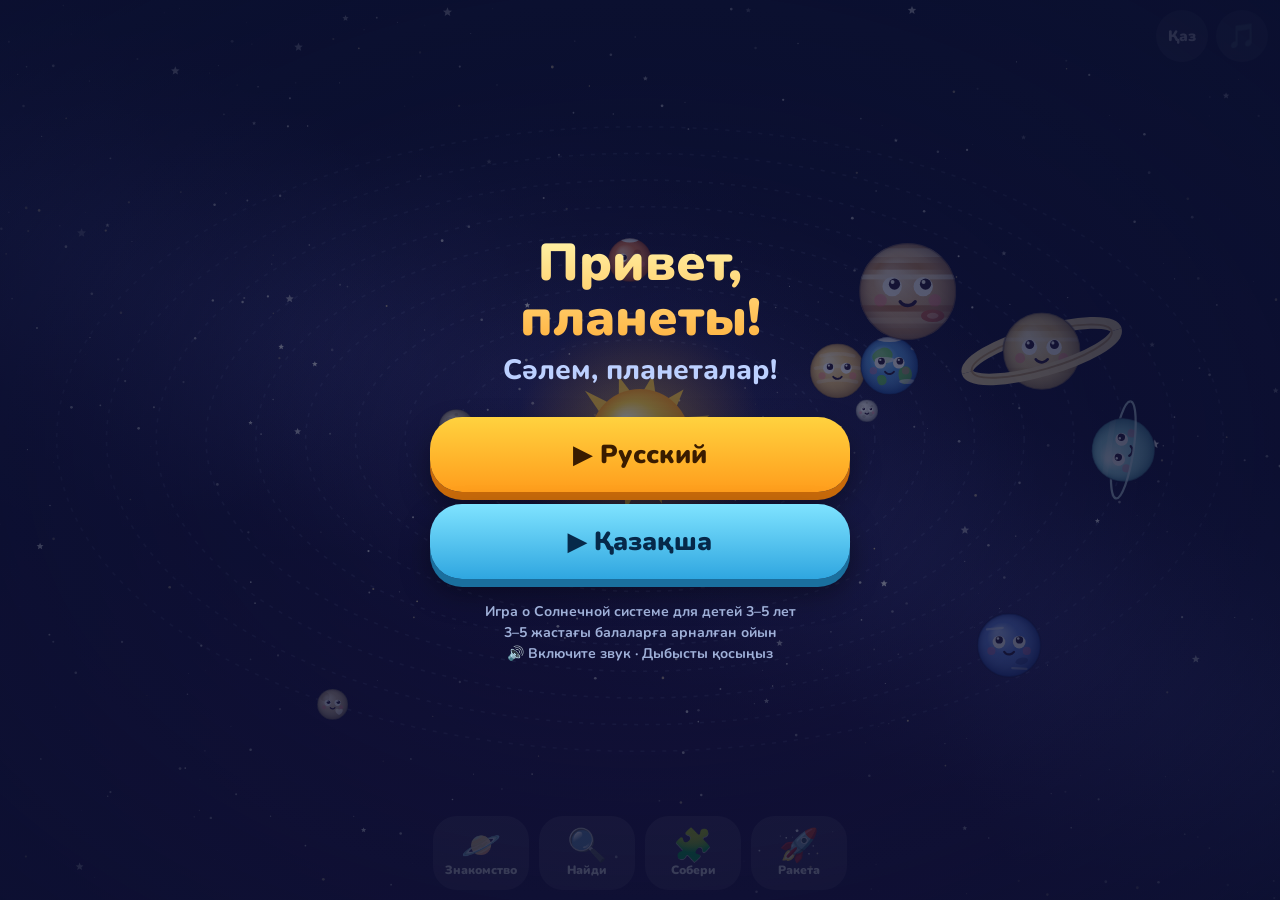
==== index.html @ f021d008 "Add files via upload" ====
<!doctype html>
<html lang="ru">
<head>
<meta charset="utf-8">
<meta name="viewport" content="width=device-width, initial-scale=1, maximum-scale=1, user-scalable=no, viewport-fit=cover">
<meta name="theme-color" content="#0b1030">
<meta name="apple-mobile-web-app-capable" content="yes">
<meta name="mobile-web-app-capable" content="yes">
<meta name="description" content="Познавательная игра о Солнечной системе для детей 3–5 лет. Русский и казахский язык.">
<title>Привет, планеты!</title>
<link rel="icon" href="data:image/svg+xml,<svg xmlns='http://www.w3.org/2000/svg' viewBox='0 0 100 100'><text y='.9em' font-size='90'>🪐</text></svg>">
<link rel="preconnect" href="https://fonts.googleapis.com">
<link href="https://fonts.googleapis.com/css2?family=Nunito:wght@700;800;900&display=swap" rel="stylesheet">
<style>
  :root{
    --bg:#0b1030;
    --ink:#2a1d4d;
    --sun1:#ffd23f;
    --sun2:#ff9d1c;
    --glass:rgba(255,255,255,.13);
  }
  *{box-sizing:border-box;-webkit-tap-highlight-color:transparent;-webkit-user-select:none;user-select:none;-webkit-touch-callout:none}
  html,body{margin:0;height:100%;overflow:hidden;background:var(--bg);color:#fff;
    font-family:'Nunito',system-ui,-apple-system,'Segoe UI',Roboto,sans-serif;overscroll-behavior:none;touch-action:none}
  canvas{position:fixed;inset:0;width:100vw;height:100vh;display:block;touch-action:none}
  button{font-family:inherit;cursor:pointer;touch-action:manipulation}

  #top{position:fixed;top:0;left:0;right:0;display:flex;align-items:center;justify-content:space-between;gap:8px;
    padding:calc(env(safe-area-inset-top) + 10px) 12px 0;pointer-events:none;z-index:5}
  #top>*{pointer-events:auto}
  .side{display:flex;gap:8px;align-items:center;min-width:112px}
  .side.r{justify-content:flex-end}
  .round{width:52px;height:52px;border-radius:50%;border:none;background:var(--glass);color:#fff;
    font-size:24px;font-weight:900;display:flex;align-items:center;justify-content:center;backdrop-filter:blur(4px)}
  .round.txt{font-size:15px}
  .round.off{opacity:.45}
  #stars{height:52px;padding:0 16px;border-radius:26px;background:var(--glass);display:none;align-items:center;gap:6px;
    font-size:22px;font-weight:900}
  #prompt{display:none;align-items:center;gap:10px;height:64px;padding:0 10px 0 16px;border-radius:32px;border:none;
    background:rgba(255,255,255,.92);color:var(--ink);box-shadow:0 6px 24px rgba(0,0,0,.35);animation:pop .4s}
  #prompt .hint{font-size:36px;line-height:1}
  #prompt .rep{width:46px;height:46px;border-radius:50%;background:linear-gradient(var(--sun1),var(--sun2));
    display:flex;align-items:center;justify-content:center;font-size:22px}

  #modes{position:fixed;left:0;right:0;bottom:0;display:flex;justify-content:center;gap:10px;z-index:5;
    padding:8px 10px calc(env(safe-area-inset-bottom) + 10px)}
  .mode{flex:1;max-width:96px;height:74px;border-radius:24px;border:none;background:var(--glass);color:#fff;
    display:flex;flex-direction:column;align-items:center;justify-content:center;gap:2px;font-size:32px;line-height:1;
    transition:transform .2s,background .2s}
  .mode span{font-size:12px;font-weight:900;opacity:.9}
  .mode.on{background:linear-gradient(var(--sun1),var(--sun2));color:#3a1c00;transform:translateY(-5px);
    box-shadow:0 6px 18px rgba(255,160,40,.45)}

  #sub{position:fixed;left:50%;bottom:100px;transform:translate(-50%,10px);width:max-content;max-width:min(92vw,560px);z-index:4;
    background:rgba(255,255,255,.93);color:var(--ink);padding:10px 18px;border-radius:20px;font-size:17px;font-weight:800;
    text-align:center;line-height:1.3;opacity:0;transition:opacity .25s,transform .25s;pointer-events:none}
  #sub.show{opacity:1;transform:translate(-50%,0)}

  #close{position:fixed;right:16px;top:calc(env(safe-area-inset-top) + 74px);z-index:6;display:none;
    width:60px;height:60px;font-size:28px;background:rgba(255,255,255,.2)}
  #again{position:fixed;left:50%;top:50%;transform:translate(-50%,-50%);z-index:6;display:none;
    padding:18px 30px;border-radius:40px;border:none;font-size:26px;font-weight:900;color:#3a1c00;
    background:linear-gradient(var(--sun1),var(--sun2));box-shadow:0 10px 30px rgba(0,0,0,.4);animation:pop .5s}

  #start{position:fixed;inset:0;z-index:10;display:flex;align-items:center;justify-content:center;padding:16px;
    background:radial-gradient(ellipse at center,rgba(11,16,48,.55),rgba(11,16,48,.92))}
  #start .box{text-align:center;max-width:420px;width:100%}
  #start h1{margin:0 0 6px;font-size:clamp(34px,10vw,52px);font-weight:900;line-height:1.05;
    background:linear-gradient(#fff3a8,#ffb23f);-webkit-background-clip:text;background-clip:text;color:transparent}
  #start h2{margin:0 0 28px;font-size:clamp(20px,6vw,28px);font-weight:800;color:#bcd0ff}
  .big{display:flex;align-items:center;justify-content:center;gap:12px;width:100%;margin:12px 0;padding:20px;border:none;
    border-radius:32px;font-size:26px;font-weight:900;color:#3a1c00;background:linear-gradient(var(--sun1),var(--sun2));
    box-shadow:0 8px 0 #c86a0a,0 14px 30px rgba(0,0,0,.4);animation:breathe 2.4s ease-in-out infinite}
  .big.kk{background:linear-gradient(#7fe3ff,#2fa6e0);color:#06294a;box-shadow:0 8px 0 #1a6f9e,0 14px 30px rgba(0,0,0,.4);animation-delay:1.2s}
  .big:active{transform:translateY(4px)}
  .note{margin-top:22px;font-size:14px;color:#9fb0d8;font-weight:700;line-height:1.5}

  @keyframes pop{from{transform:scale(.6);opacity:0}to{transform:scale(1);opacity:1}}
  #again{animation:none}
  #again.show{display:block;animation:popc .5s}
  @keyframes popc{from{transform:translate(-50%,-50%) scale(.6);opacity:0}to{transform:translate(-50%,-50%) scale(1);opacity:1}}
  @keyframes breathe{0%,100%{scale:1}50%{scale:1.03}}
</style>
</head>
<body>
<canvas id="c"></canvas>

<div id="top">
  <div class="side"><div id="stars">⭐ <b id="starsN">0</b></div></div>
  <button id="prompt" aria-label="Повторить вопрос"><span class="hint"></span><span class="rep">🔊</span></button>
  <div class="side r">
    <button id="btnLang" class="round txt" aria-label="Язык">Қаз</button>
    <button id="btnMusic" class="round" aria-label="Музыка">🎵</button>
  </div>
</div>

<button id="close" class="round" aria-label="Закрыть">✖</button>
<button id="again">🔄 <span id="againTxt">Ещё раз</span></button>
<div id="sub"></div>

<nav id="modes">
  <button class="mode" data-mode="explore">🪐<span></span></button>
  <button class="mode" data-mode="find">🔍<span></span></button>
  <button class="mode" data-mode="build">🧩<span></span></button>
  <button class="mode" data-mode="rocket">🚀<span></span></button>
</nav>

<div id="start">
  <div class="box">
    <h1>Привет, планеты!</h1>
    <h2>Сәлем, планеталар!</h2>
    <button class="big" data-lang="ru">▶ Русский</button>
    <button class="big kk" data-lang="kk">▶ Қазақша</button>
    <div class="note">Игра о Солнечной системе для детей 3–5 лет<br>3–5 жастағы балаларға арналған ойын<br>🔊 Включите звук · Дыбысты қосыңыз</div>
  </div>
</div>

<script>
'use strict';
/* =========================================================
   ТЕКСТЫ / МӘТІНДЕР
   ========================================================= */
const TXT = {
  ru: {
    names: {sun:'Солнце',mercury:'Меркурий',venus:'Венера',earth:'Земля',mars:'Марс',jupiter:'Юпитер',
            saturn:'Сатурн',uranus:'Уран',neptune:'Нептун',pluto:'Плутон',moon:'Луна'},
    modes: {explore:'Знакомство',find:'Найди',build:'Собери',rocket:'Ракета'},
    intro: {
      explore:'Нажми на планету, и она расскажет о себе!',
      find:'Давай поиграем в прятки с планетами!',
      build:'Ой! Планеты разлетелись! Помоги каждой найти свою дорожку.',
      rocket:'Садимся в ракету! Нажми на планету, и мы полетим туда!'
    },
    praise:['Молодец!','Правильно!','Ура, получилось!','Отлично!','Умница!'],
    isThis:n=>`Это ${n}.`,
    tryAgain:'Попробуй ещё!',
    five:'Пять звёздочек! Ты настоящий космонавт!',
    placed:n=>`${n} на месте!`,
    almost:'Почти! Неси на светящуюся дорожку.',
    built:'Ура! Все планеты на своих местах! Солнечная система собрана!',
    launch:n=>`Летим! Следующая остановка — ${n}!`,
    arrived:n=>`Мы прилетели! Это ${n}.`,
    already:n=>`Мы уже здесь! Это ${n}.`,
    sunHot:'Ой-ой! Солнце слишком горячее, туда лететь нельзя!',
    comet:'Смотри, комета! Она из льда и пыли, а её хвост светится.',
    again:'Ещё раз',
    langBtn:'Қаз'
  },
  kk: {
    names: {sun:'Күн',mercury:'Меркурий',venus:'Шолпан',earth:'Жер',mars:'Марс',jupiter:'Юпитер',
            saturn:'Сатурн',uranus:'Уран',neptune:'Нептун',pluto:'Плутон',moon:'Ай'},
    modes: {explore:'Танысу',find:'Тап',build:'Жина',rocket:'Зымыран'},
    intro: {
      explore:'Планетаны бас, ол өзі туралы айтып береді!',
      find:'Планеталармен жасырынбақ ойнайық!',
      build:'Ой! Планеталар шашырап кетті! Әрқайсысына өз жолын табуға көмектес.',
      rocket:'Зымыранға отырамыз! Планетаны бас, біз сонда ұшамыз!'
    },
    praise:['Жарайсың!','Дұрыс!','Керемет!','Бәрекелді!','Тамаша!'],
    isThis:n=>`Бұл — ${n}.`,
    tryAgain:'Тағы байқап көр!',
    five:'Бес жұлдыз! Сен нағыз ғарышкерсің!',
    placed:n=>`${n} өз орнында!`,
    almost:'Сәл қалды! Жарқыраған жолға апар.',
    built:'Керемет! Барлық планеталар өз орнында! Күн жүйесі жиналды!',
    launch:n=>`Ұштық! Келесі аялдама — ${n}!`,
    arrived:n=>`Біз ұшып келдік! Бұл — ${n}.`,
    already:n=>`Біз осындамыз! Бұл — ${n}.`,
    sunHot:'Ой-ой! Күн тым ыстық, оған ұшуға болмайды!',
    comet:'Қара, құйрықты жұлдыз! Ол мұз бен шаңнан тұрады, ал құйрығы жарқырайды.',
    again:'Тағы бір рет',
    langBtn:'Рус'
  }
};

const FACTS = {
  ru: {
    sun:['Привет! Я Солнце. Я большая горячая звезда.','Я даю всем свет и тепло. Без меня было бы темно и холодно.','Все планеты кружатся вокруг меня, как в хороводе!'],
    mercury:['Привет! Я Меркурий. Я самый маленький и ближе всех к Солнцу.','Я бегаю вокруг Солнца быстрее всех!','У меня много ямок — кратеров.'],
    venus:['Привет! Я Венера. Я самая горячая планета.','Вечером я сияю на небе ярче всех звёзд!','Я укутана в толстые жёлтые облака.'],
    earth:['Привет! Я Земля. Здесь живёшь ты, твоя семья и все звери!','У меня есть голубые моря и зелёные леса.','Моя подружка Луна всегда кружится рядом со мной.'],
    mars:['Привет! Я Марс. Меня зовут красной планетой.','У меня красный песок и высокие горы.','По мне ездят роботы-марсоходы!'],
    jupiter:['Привет! Я Юпитер. Я самая большая планета!','Смотри, какая рядом со мной маленькая Земля!','Моё красное пятно — это огромный ураган.'],
    saturn:['Привет! Я Сатурн. Посмотри на мои красивые кольца!','Мои кольца сделаны из льдинок и камешков.','Я такой лёгкий, что мог бы плавать в огромной ванне!'],
    uranus:['Привет! Я Уран. Я кручусь, лёжа на боку!','Я голубой и очень-очень холодный.'],
    neptune:['Привет! Я Нептун. Я синий-синий!','Я дальше всех планет от Солнца.','У меня дуют самые сильные ветры!'],
    pluto:['Привет! Я Плутон. Я маленькая карликовая планета.','У меня на боку есть большое белое сердечко!','Я живу очень далеко, там холодно и темно.'],
    moon:['Привет! Я Луна. Я кружусь вокруг Земли.','Ночью я свечу тебе с неба.','Люди прилетали ко мне на ракете!']
  },
  kk: {
    sun:['Сәлем! Менің атым — Күн. Мен үлкен ыстық жұлдызбын.','Мен бәріне жарық пен жылу беремін. Менсіз қараңғы әрі суық болар еді.','Барлық планеталар мені айнала билейді!'],
    mercury:['Сәлем! Менің атым — Меркурий. Мен ең кішкентай әрі Күнге ең жақын планетамын.','Мен Күнді бәрінен жылдам айналамын!','Менің бетімде шұңқырлар — кратерлер көп.'],
    venus:['Сәлем! Менің атым — Шолпан. Мені Венера деп те атайды.','Мен ең ыстық планетамын.','Кешке аспанда мен жұлдыздардың бәрінен жарқырап тұрамын!'],
    earth:['Сәлем! Менің атым — Жер. Мұнда сен, сенің отбасың және барлық жануарлар тұрады!','Менде көк теңіздер мен жасыл ормандар бар.','Менің досым Ай әрқашан қасымда айналып жүреді.'],
    mars:['Сәлем! Менің атым — Марс. Мені қызыл планета деп атайды.','Менде қызыл құм мен биік таулар бар.','Менің үстімде робот-марсоходтар жүреді!'],
    jupiter:['Сәлем! Менің атым — Юпитер. Мен ең үлкен планетамын!','Қара, менің қасымда Жер қандай кішкентай!','Менің қызыл дағым — алып дауыл.'],
    saturn:['Сәлем! Менің атым — Сатурн. Менің әдемі сақиналарыма қара!','Менің сақиналарым мұз бен тастардан тұрады.','Мен соншалықты жеңілмін, үлкен ваннада жүзе алар едім!'],
    uranus:['Сәлем! Менің атым — Уран. Мен бүйіріммен жатып айналамын!','Мен көгілдірмін және өте-өте суықпын.'],
    neptune:['Сәлем! Менің атым — Нептун. Мен көк түстімін!','Мен Күннен ең алыс планетамын.','Менде ең күшті желдер соғады!'],
    pluto:['Сәлем! Менің атым — Плутон. Мен кішкентай ергежейлі планетамын.','Менің бетімде үлкен ақ жүрекше бар!','Мен өте алыста тұрамын, онда суық әрі қараңғы.'],
    moon:['Сәлем! Менің атым — Ай. Мен Жерді айналамын.','Түнде мен саған аспаннан жарық беремін.','Адамдар маған зымыранмен ұшып келген!']
  }
};

const QUESTIONS = [
  {id:'earth',  hint:'🏠', ru:'Где наш дом — планета Земля?', kk:'Біздің үйіміз — Жер планетасы қайда?'},
  {id:'sun',    hint:'☀️', ru:'Найди Солнце!', kk:'Күнді тап!'},
  {id:'saturn', hint:'🪐', ru:'Где планета с кольцами?', kk:'Сақиналы планета қайда?'},
  {id:'mars',   hint:'🔴', ru:'Найди красную планету!', kk:'Қызыл планетаны тап!'},
  {id:'jupiter',hint:'🐘', ru:'Найди самую большую планету!', kk:'Ең үлкен планетаны тап!'},
  {id:'moon',   hint:'🌙', ru:'Найди Луну! Она рядом с Землёй.', kk:'Айды тап! Ол Жердің қасында.'},
  {id:'mercury',hint:'🏃', ru:'Найди самую быструю планету! Она ближе всех к Солнцу.', kk:'Ең жылдам планетаны тап! Ол Күнге ең жақын.'},
  {id:'neptune',hint:'🔵', ru:'Найди синюю планету Нептун!', kk:'Көк планета — Нептунды тап!'},
  {id:'uranus', hint:'🛌', ru:'Найди планету, которая лежит на боку!', kk:'Бүйірімен жатқан планетаны тап!'},
  {id:'pluto',  hint:'💗', ru:'Найди маленький Плутон с сердечком!', kk:'Жүрекшесі бар кішкентай Плутонды тап!'},
  {id:'venus',  hint:'🔥', ru:'Найди самую горячую планету — Венеру!', kk:'Ең ыстық планета — Шолпанды тап!'}
];

/* =========================================================
   ДАННЫЕ ПЛАНЕТ
   ========================================================= */
const PLANETS = ['mercury','venus','earth','mars','jupiter','saturn','uranus','neptune','pluto'];
const STYLE = {
  sun:{light:'#fff7c2',dark:'#ff9d1c'},
  mercury:{size:.5, light:'#e0d7cc',dark:'#8f8174'},
  venus:{size:.78, light:'#ffe9ae',dark:'#e0a347'},
  earth:{size:.82, light:'#7fcbff',dark:'#1f5fc9'},
  mars:{size:.62, light:'#ffa477',dark:'#c1441f'},
  jupiter:{size:1.38, light:'#f6e0bf',dark:'#c28a57'},
  saturn:{size:1.1, light:'#fcecbc',dark:'#d4a95c'},
  uranus:{size:.9, light:'#d2f8fb',dark:'#58bccb'},
  neptune:{size:.9, light:'#8fb0ff',dark:'#2d4fc4'},
  pluto:{size:.44, light:'#f3e2cc',dark:'#a4866a'},
  moon:{size:.32, light:'#f7f7f7',dark:'#a4a4ae'}
};
const bodies = {};
for (const id of ['sun', ...PLANETS, 'moon']) {
  bodies[id] = {id, x:0, y:0, r:10, ang:Math.random()*Math.PI*2, placed:true,
    nextBlink:1+Math.random()*4, blinkUntil:0, happyUntil:0, wobbleUntil:0, snap:null, back:null};
}
// угловая скорость: ближние быстрее
const OMEGA = PLANETS.map((_, i) => 0.9 / Math.pow((0.3 + 0.7*i/8) / 0.3, 1.3));

/* =========================================================
   СОСТОЯНИЕ
   ========================================================= */
const cv = document.getElementById('c'), ctx = cv.getContext('2d');
let W = 0, H = 0, DPR = 1, now = 0;
let cx = 0, cy = 0, RX = 100, RY = 100, U = 10, sunR = 20, orbF = [];
let topH = 70, barH = 90, trayH = 0, trayRows = 0, trayCols = 9, trayRowH = 60, traySlotW = 60, trayTop = 0;
let lang = 'ru', mode = 'explore', started = false;
let moonAng = 0;
let look = {x:0, y:0}, lookUntil = 0;
let card = null;
let find = {order:[], idx:0, q:null, lock:false};
let build = {order:[], trayPos:{}, drag:null, done:false};
const rocket = {x:0, y:0, ang:-Math.PI/2, at:'earth', state:'parked', from:null, ctrl:null, target:null, t:0, dur:2, orbitA:0, wobbleUntil:0};
let comet = null, nextComet = 10;
const parts = [];
let stars = 0;
try { stars = parseInt(localStorage.getItem('planets_stars') || '0', 10) || 0; } catch (e) {}

const $ = s => document.querySelector(s);
const elSub = $('#sub'), elPrompt = $('#prompt'), elStars = $('#stars'), elStarsN = $('#starsN');
const elClose = $('#close'), elAgain = $('#again');

/* =========================================================
   ОЗВУЧКА
   ========================================================= */
let voices = [];
function loadVoices(){ try { voices = speechSynthesis.getVoices() || []; } catch (e) { voices = []; } }
if ('speechSynthesis' in window) { loadVoices(); speechSynthesis.onvoiceschanged = loadVoices; }

// Если на устройстве нет казахского голоса, текст читает русский голос.
// Буквы, которых нет в русском, заменяем на близкие по звучанию.
const KK2RU = {'ә':'э','ғ':'г','қ':'к','ң':'н','ө':'о','ұ':'у','ү':'у','һ':'х','і':'и',
               'Ә':'Э','Ғ':'Г','Қ':'К','Ң':'Н','Ө':'О','Ұ':'У','Ү':'У','Һ':'Х','І':'И'};
function findVoice(prefix){
  const list = voices.filter(v => (v.lang || '').toLowerCase().replace('_','-').startsWith(prefix));
  return list.find(v => v.localService) || list[0] || null;
}
let speakId = 0, subTimer = 0;
function speak(text, onEnd){
  const id = ++speakId;
  showSub(text);
  let done = false;
  const fin = () => {
    if (done) return; done = true;
    if (id !== speakId) return;
    clearTimeout(subTimer);
    subTimer = setTimeout(() => { if (id === speakId) elSub.classList.remove('show'); }, 1400);
    if (onEnd) onEnd();
  };
  const safety = setTimeout(fin, 2200 + text.length * 85);
  if (!('speechSynthesis' in window)) return;
  try {
    speechSynthesis.cancel();
    if (!voices.length) loadVoices();
    let say = text, v;
    if (lang === 'kk') {
      v = findVoice('kk');
      if (!v) { v = findVoice('ru'); say = text.replace(/[әғқңөұүһіӘҒҚҢӨҰҮҺІ]/g, c => KK2RU[c]); }
    } else v = findVoice('ru');
    const u = new SpeechSynthesisUtterance(say);
    if (v) { u.voice = v; u.lang = v.lang; } else u.lang = lang === 'kk' ? 'kk-KZ' : 'ru-RU';
    u.rate = 0.9; u.pitch = 1.15; u.volume = 1;
    u.onend = () => { clearTimeout(safety); setTimeout(fin, 150); };
    u.onerror = () => { clearTimeout(safety); setTimeout(fin, 150); };
    speechSynthesis.speak(u);
  } catch (e) {}
}
function showSub(text){
  clearTimeout(subTimer);
  elSub.textContent = text;
  elSub.classList.add('show');
}
const T = () => TXT[lang];
const nm = id => TXT[lang].names[id];
const pick = arr => arr[Math.floor(Math.random()*arr.length)];

/* =========================================================
   ЗВУКИ И МУЗЫКА (Web Audio)
   ========================================================= */
let ac = null, master = null, musicOn = true, nextNote = 0;
function audio(){
  if (!ac) {
    try {
      ac = new (window.AudioContext || window.webkitAudioContext)();
      master = ac.createGain(); master.gain.value = 0.9; master.connect(ac.destination);
    } catch (e) { return null; }
  }
  if (ac.state === 'suspended') ac.resume();
  return ac;
}
function tone(freq, dur, {type='sine', vol=.12, when=0, to=null, attack=.01}={}){
  if (!ac) return;
  const t0 = ac.currentTime + when;
  const o = ac.createOscillator(), g = ac.createGain();
  o.type = type; o.frequency.setValueAtTime(freq, t0);
  if (to) o.frequency.exponentialRampToValueAtTime(to, t0 + dur);
  g.gain.setValueAtTime(0.0001, t0);
  g.gain.exponentialRampToValueAtTime(vol, t0 + attack);
  g.gain.exponentialRampToValueAtTime(0.0001, t0 + dur);
  o.connect(g); g.connect(master);
  o.start(t0); o.stop(t0 + dur + .05);
}
const sfx = {
  tap(){ tone(660,.14,{vol:.1}); tone(990,.12,{vol:.05,when:.04}); },
  open(){ tone(440,.25,{type:'triangle',vol:.1,to:880}); },
  success(){ [523,659,784,1047].forEach((f,i)=>tone(f,.35,{type:'triangle',vol:.11,when:i*.09})); },
  big(){ [523,659,784,1047,1319,1568].forEach((f,i)=>tone(f,.5,{type:'triangle',vol:.1,when:i*.1})); },
  soft(){ tone(330,.28,{type:'triangle',vol:.08,to:240}); },
  pick(){ tone(520,.1,{vol:.08,to:700}); },
  whoosh(){
    if (!ac) return;
    const len = ac.sampleRate * 1.2, buf = ac.createBuffer(1, len, ac.sampleRate), d = buf.getChannelData(0);
    for (let i = 0; i < len; i++) d[i] = (Math.random()*2-1) * (1 - i/len);
    const s = ac.createBufferSource(), f = ac.createBiquadFilter(), g = ac.createGain();
    s.buffer = buf; f.type = 'bandpass'; f.Q.value = 1.2;
    f.frequency.setValueAtTime(300, ac.currentTime); f.frequency.exponentialRampToValueAtTime(2000, ac.currentTime + 1.1);
    g.gain.value = .12; s.connect(f); f.connect(g); g.connect(master); s.start();
  },
  sparkle(){ [1319,1568,1760,2093].forEach((f,i)=>tone(f,.25,{vol:.05,when:i*.06})); }
};
const SCALE = [261.6, 293.7, 329.6, 392, 440, 523.3, 587.3, 659.3];
function musicTick(){
  if (!ac || !musicOn || document.hidden || now < nextNote) return;
  const f = pick(SCALE);
  tone(f, 2.8, {vol:.028, attack:.4});
  if (Math.random() < .35) tone(f/2, 3.5, {vol:.02, attack:.6});
  nextNote = now + .9 + Math.random()*1.3;
}

/* =========================================================
   РАЗМЕТКА ЭКРАНА
   ========================================================= */
let bg = null, twinkles = [];
function layout(){
  W = innerWidth; H = innerHeight; DPR = Math.min(2, window.devicePixelRatio || 1);
  cv.width = Math.round(W*DPR); cv.height = Math.round(H*DPR);
  ctx.setTransform(DPR,0,0,DPR,0,0);
  topH = $('#top').offsetHeight + 8;
  barH = $('#modes').offsetHeight;
  trayCols = W >= 540 ? 9 : 5;
  trayRows = mode === 'build' ? Math.ceil(9 / trayCols) : 0;
  traySlotW = Math.min(76, (W - 20) / trayCols);
  trayRowH = Math.min(66, Math.max(50, traySlotW));
  trayH = trayRows ? trayRows*trayRowH + 14 : 0;
  const areaTop = topH, areaBot = H - barH - trayH;
  trayTop = areaBot;
  cx = W/2; cy = (areaTop + areaBot)/2;
  const hw = W/2, hh = (areaBot - areaTop)/2;
  U = Math.min(hw, hh) / 10.5;
  const pad = U*1.5 + 4;
  RX = hw - pad; RY = hh - pad;
  if (RY > RX*1.8) RY = RX*1.8;
  if (RX > RY*2.3) RX = RY*2.3;
  const base = Math.min(RX, RY);
  sunR = base * .16;
  const a = (sunR*1.35 + U*.9) / base;
  orbF = PLANETS.map((_, i) => a + (1-a)*i/8);
  for (const id of PLANETS) bodies[id].r = STYLE[id].size * U;
  bodies.moon.r = STYLE.moon.size * U;
  bodies.sun.r = sunR; bodies.sun.x = cx; bodies.sun.y = cy;
  layoutTray();
  elSub.style.bottom = (barH + trayH + 10) + 'px';
  makeBg();
}
function layoutTray(){
  build.trayPos = {};
  build.order.forEach((id, k) => {
    const row = Math.floor(k / trayCols), col = k % trayCols;
    const inRow = Math.min(trayCols, 9 - row*trayCols);
    build.trayPos[id] = {x: cx + (col - (inRow-1)/2) * traySlotW, y: trayTop + 7 + trayRowH*(row + .5)};
  });
}
function trayR(id){
  const cap = id === 'saturn' ? traySlotW*.21 : traySlotW*.36;
  return Math.max(7, Math.min(STYLE[id].size*U, cap, trayRowH*.36));
}
function makeBg(){
  bg = document.createElement('canvas');
  bg.width = cv.width; bg.height = cv.height;
  const c = bg.getContext('2d'); c.scale(DPR, DPR);
  const g = c.createLinearGradient(0,0,0,H);
  g.addColorStop(0,'#0b1030'); g.addColorStop(.6,'#140f3a'); g.addColorStop(1,'#241046');
  c.fillStyle = g; c.fillRect(0,0,W,H);
  // Млечный Путь — мягкая полоса
  for (let i = 0; i < 26; i++) {
    const t = i/25, x = -W*.1 + t*W*1.2, y = H*.15 + t*H*.7 + Math.sin(t*9)*H*.04;
    const r = Math.max(W,H) * (.12 + Math.random()*.1);
    const rg = c.createRadialGradient(x,y,0,x,y,r);
    const col = i % 3 ? '150,120,255' : '90,160,255';
    rg.addColorStop(0,`rgba(${col},.07)`); rg.addColorStop(1,`rgba(${col},0)`);
    c.fillStyle = rg; c.fillRect(x-r,y-r,2*r,2*r);
  }
  const n = Math.round(W*H/2600);
  for (let i = 0; i < n; i++) {
    c.globalAlpha = .25 + Math.random()*.6;
    c.fillStyle = Math.random() < .15 ? '#ffe9b0' : '#ffffff';
    c.beginPath(); c.arc(Math.random()*W, Math.random()*H, Math.random()*1.2 + .2, 0, 7); c.fill();
  }
  c.globalAlpha = 1;
  twinkles = Array.from({length: 36}, () => ({x:Math.random()*W, y:Math.random()*H, r:1.2+Math.random()*1.8, ph:Math.random()*6}));
}

/* =========================================================
   РИСОВАНИЕ
   ========================================================= */
function starPath(c, x, y, r, rot){
  c.beginPath();
  for (let i = 0; i < 10; i++) {
    const a = rot + i*Math.PI/5 - Math.PI/2, rr = i % 2 ? r*.45 : r;
    c.lineTo(x + Math.cos(a)*rr, y + Math.sin(a)*rr);
  }
  c.closePath();
}
function blob(c, pts){
  c.beginPath();
  const n = pts.length;
  const mid = (a, b) => [(a[0]+b[0])/2, (a[1]+b[1])/2];
  let m = mid(pts[n-1], pts[0]); c.moveTo(m[0], m[1]);
  for (let i = 0; i < n; i++) { const p = pts[i], q = mid(p, pts[(i+1)%n]); c.quadraticCurveTo(p[0], p[1], q[0], q[1]); }
  c.closePath();
}
const CONTINENTS = [
  [[-.6,-.5],[-.2,-.68],[.08,-.42],[-.08,-.1],[-.45,.0],[-.72,-.25]],
  [[.25,.05],[.6,.0],[.75,.35],[.48,.72],[.22,.48]],
  [[-.55,.35],[-.22,.3],[-.15,.62],[-.45,.72]],
  [[1.0,-.55],[1.35,-.4],[1.25,-.05],[.95,-.15]]
];
function surface(c, id, r){
  const t = now;
  switch (id) {
    case 'mercury': case 'moon':
      c.fillStyle = 'rgba(60,50,40,.18)';
      for (const [x,y,s] of [[-.4,-.35,.2],[.35,.3,.18],[.45,-.4,.12],[-.25,.5,.15],[.0,-.7,.1]]) {
        c.beginPath(); c.arc(x*r, y*r, s*r, 0, 7); c.fill();
      }
      break;
    case 'venus':
      c.strokeStyle = 'rgba(255,255,255,.28)'; c.lineWidth = r*.13; c.lineCap = 'round';
      for (const [y, a] of [[-.55,.6],[-.1,.8],[.4,.7]]) {
        c.beginPath(); c.moveTo(-r*a, y*r); c.quadraticCurveTo(0, (y - .15)*r, r*a, y*r); c.stroke();
      }
      break;
    case 'earth': {
      const s = (t*.06) % 3.2;
      c.fillStyle = '#58c25a';
      for (const pts of CONTINENTS) {
        const bx = pts.reduce((a, p) => a + p[0], 0) / pts.length;
        let nb = ((bx + s + 1.6) % 3.2 + 3.2) % 3.2 - 1.6;
        const dx = nb - bx;
        blob(c, pts.map(p => [(p[0]+dx)*r, p[1]*r])); c.fill();
      }
      c.fillStyle = 'rgba(255,255,255,.7)';
      const s2 = (t*.1) % 3.2;
      for (const [x, y, w] of [[-.3,-.2,.35],[.5,.55,.3],[.9,-.6,.3]]) {
        const nx = ((x + s2 + 1.6) % 3.2 + 3.2) % 3.2 - 1.6;
        c.beginPath(); c.ellipse(nx*r, y*r, w*r, w*r*.3, 0, 0, 7); c.fill();
      }
      c.fillStyle = 'rgba(255,255,255,.85)';
      c.beginPath(); c.ellipse(0, -r*.98, r*.5, r*.16, 0, 0, 7); c.fill();
      break;
    }
    case 'mars':
      c.fillStyle = 'rgba(120,30,10,.28)';
      for (const [x,y,s] of [[-.4,.1,.25],[.35,-.3,.18],[.3,.45,.2]]) { c.beginPath(); c.arc(x*r, y*r, s*r, 0, 7); c.fill(); }
      c.fillStyle = '#fff'; c.beginPath(); c.ellipse(0, -r*.97, r*.42, r*.17, 0, 0, 7); c.fill();
      break;
    case 'jupiter': {
      const bands = [['#e9c9a0',-.8,.18],['#c98f5a',-.52,.14],['#f4e2c7',-.3,.1],['#b8764a',.35,.13],['#e0b88a',.6,.12],['#c98f5a',.82,.12]];
      for (const [col, y, h] of bands) { c.fillStyle = col; c.fillRect(-r, y*r - h*r/2, 2*r, h*r); }
      const sx = ((.45 + t*.05 + 1.3) % 2.6) - 1.3;
      c.fillStyle = '#c8553d'; c.beginPath(); c.ellipse(sx*r, r*.5, r*.24, r*.13, 0, 0, 7); c.fill();
      c.fillStyle = 'rgba(255,200,170,.6)'; c.beginPath(); c.ellipse(sx*r, r*.5, r*.12, r*.06, 0, 0, 7); c.fill();
      break;
    }
    case 'saturn':
      for (const [col, y, h] of [['rgba(200,150,70,.35)',-.6,.16],['rgba(255,255,255,.25)',-.3,.1],['rgba(200,150,70,.3)',.5,.14]]) {
        c.fillStyle = col; c.fillRect(-r, y*r - h*r/2, 2*r, h*r);
      }
      break;
    case 'uranus':
      c.fillStyle = 'rgba(255,255,255,.18)'; c.fillRect(-r, -r*.55, 2*r, r*.18);
      break;
    case 'neptune':
      c.fillStyle = 'rgba(20,30,110,.45)'; c.beginPath(); c.ellipse(r*.4, r*.5, r*.2, r*.11, -.2, 0, 7); c.fill();
      c.strokeStyle = 'rgba(255,255,255,.45)'; c.lineWidth = r*.07; c.lineCap = 'round';
      c.beginPath(); c.moveTo(-r*.7, -r*.5); c.lineTo(-r*.2, -r*.55); c.stroke();
      c.beginPath(); c.moveTo(r*.1, r*.72); c.lineTo(r*.55, r*.75); c.stroke();
      break;
    case 'pluto': {
      c.fillStyle = 'rgba(120,80,50,.25)';
      c.beginPath(); c.arc(-r*.5, -r*.5, r*.3, 0, 7); c.fill();
      // сердечко
      const hx = r*.42, hy = r*.42, s = r*.3;
      c.fillStyle = '#fff4e6';
      c.beginPath();
      c.moveTo(hx, hy + s*.9);
      c.bezierCurveTo(hx - s*1.3, hy + s*.1, hx - s*.8, hy - s*.9, hx, hy - s*.3);
      c.bezierCurveTo(hx + s*.8, hy - s*.9, hx + s*1.3, hy + s*.1, hx, hy + s*.9);
      c.fill();
      break;
    }
  }
}
function ringHalf(c, r, ring, a0, a1){
  c.beginPath(); c.ellipse(0, 0, r*ring.rx, r*ring.ry, 0, a0, a1);
  c.lineWidth = r*ring.w; c.strokeStyle = ring.col; c.lineCap = 'butt'; c.stroke();
  if (ring.col2) {
    const k = (ring.rx - .12) / ring.rx;
    c.beginPath(); c.ellipse(0, 0, r*ring.rx*k, r*ring.ry*k, 0, a0, a1);
    c.lineWidth = r*.05; c.strokeStyle = ring.col2; c.stroke();
  }
}
const RINGS = {
  saturn:{rx:2.0, ry:.5, w:.3, col:'rgba(238,214,160,.95)', col2:'rgba(180,140,80,.8)', tilt:-.28},
  uranus:{rx:1.55, ry:.32, w:.07, col:'rgba(215,248,255,.8)', tilt:0}
};
function drawSun(c, r){
  const g = c.createRadialGradient(0,0,r*.6,0,0,r*2.5);
  g.addColorStop(0,'rgba(255,200,60,.5)'); g.addColorStop(1,'rgba(255,150,40,0)');
  c.fillStyle = g; c.beginPath(); c.arc(0,0,r*2.5,0,7); c.fill();
  c.save(); c.rotate(now*.15); c.fillStyle = '#ffc93c';
  for (let i = 0; i < 12; i++) {
    const L = r*(1.38 + .1*Math.sin(now*3 + i*1.7));
    c.beginPath(); c.moveTo(-r*.16, -r*.85); c.lineTo(0, -L); c.lineTo(r*.16, -r*.85); c.closePath(); c.fill();
    c.rotate(Math.PI/6);
  }
  c.restore();
  const bg2 = c.createRadialGradient(-r*.3,-r*.35,r*.1,0,0,r);
  bg2.addColorStop(0,'#fffbd6'); bg2.addColorStop(.55,'#ffd23f'); bg2.addColorStop(1,'#ffa21c');
  c.fillStyle = bg2; c.beginPath(); c.arc(0,0,r,0,7); c.fill();
}
function drawFace(c, r, b, lx, ly){
  if (r < 4.5) return;
  const happy = b.happyUntil > now, blink = b.blinkUntil > now;
  const ex = r*.32, ey = -r*.1, er = r*.2;
  const ink = '#2b1b3d';
  for (const s of [-1, 1]) {
    const x = s*ex;
    if (happy || blink) {
      c.strokeStyle = ink; c.lineWidth = Math.max(1.2, r*.07); c.lineCap = 'round';
      c.beginPath();
      if (happy) c.arc(x, ey + er*.4, er*.75, Math.PI*1.15, Math.PI*1.85);
      else { c.moveTo(x - er*.8, ey); c.lineTo(x + er*.8, ey); }
      c.stroke();
    } else {
      c.fillStyle = '#fff'; c.beginPath(); c.arc(x, ey, er, 0, 7); c.fill();
      c.fillStyle = ink; c.beginPath(); c.arc(x + lx*er*.35, ey + ly*er*.35, er*.58, 0, 7); c.fill();
      c.fillStyle = '#fff'; c.beginPath(); c.arc(x + lx*er*.35 - er*.2, ey + ly*er*.35 - er*.22, er*.2, 0, 7); c.fill();
    }
    c.fillStyle = 'rgba(255,110,150,.4)'; c.beginPath(); c.arc(s*r*.56, r*.18, r*.13, 0, 7); c.fill();
  }
  if (happy) {
    c.fillStyle = '#7a2d3d'; c.beginPath(); c.arc(0, r*.2, r*.2, 0, Math.PI); c.closePath(); c.fill();
    c.fillStyle = '#ff8fa3'; c.beginPath(); c.arc(0, r*.33, r*.09, Math.PI, 0); c.fill();
  } else {
    c.strokeStyle = ink; c.lineWidth = Math.max(1.2, r*.07); c.lineCap = 'round';
    c.beginPath(); c.arc(0, r*.1, r*.19, Math.PI*.2, Math.PI*.8); c.stroke();
  }
}
function drawBody(c, id, x, y, r, opt = {}){
  const b = bodies[id];
  c.save(); c.translate(x, y);
  if (b.wobbleUntil > now) c.rotate(Math.sin(now*28) * .18 * (b.wobbleUntil - now));
  if (opt.sx) c.scale(opt.sx, opt.sy);
  // направление взгляда — на палец ребёнка
  let lx = look.x - x, ly = look.y - y; const d = Math.hypot(lx, ly) || 1; lx /= d; ly /= d;
  if (d < 2) { lx = 0; ly = 0; }
  if (id === 'sun') { drawSun(c, r); drawFace(c, r*.9, b, lx, ly); c.restore(); return; }
  if (id === 'uranus') {
    const rot = -Math.PI/2 + .15; c.rotate(rot);
    const cs = Math.cos(-rot), sn = Math.sin(-rot); [lx, ly] = [lx*cs - ly*sn, lx*sn + ly*cs];
  }
  const ring = RINGS[id];
  if (ring) { c.save(); c.rotate(ring.tilt); ringHalf(c, r, ring, Math.PI, Math.PI*2); c.restore(); }
  c.save(); c.beginPath(); c.arc(0, 0, r, 0, 7); c.clip();
  const st = STYLE[id];
  const g = c.createRadialGradient(-r*.35, -r*.4, r*.05, 0, 0, r*1.05);
  g.addColorStop(0, st.light); g.addColorStop(1, st.dark);
  c.fillStyle = g; c.fillRect(-r, -r, 2*r, 2*r);
  surface(c, id, r);
  const sh = c.createRadialGradient(-r*.35, -r*.4, r*.1, 0, 0, r*1.02);
  sh.addColorStop(0,'rgba(255,255,255,.3)'); sh.addColorStop(.45,'rgba(255,255,255,0)'); sh.addColorStop(1,'rgba(10,10,50,.35)');
  c.fillStyle = sh; c.fillRect(-r, -r, 2*r, 2*r);
  c.restore();
  c.lineWidth = Math.max(1, r*.05); c.strokeStyle = 'rgba(20,20,60,.35)';
  c.beginPath(); c.arc(0, 0, r, 0, 7); c.stroke();
  if (opt.face !== false) drawFace(c, r, b, lx, ly);
  if (ring) { c.save(); c.rotate(ring.tilt); ringHalf(c, r, ring, 0, Math.PI); c.restore(); }
  c.restore();
}
function drawRocket(c, x, y, s, ang, flame){
  c.save(); c.translate(x, y); c.rotate(ang + Math.PI/2);
  if (rocket.wobbleUntil > now) c.rotate(Math.sin(now*30)*.25);
  if (flame) {
    const L = s*(.7 + .25*Math.sin(now*40));
    const fg = c.createLinearGradient(0, s*.5, 0, s*.5 + L);
    fg.addColorStop(0,'#fff6a0'); fg.addColorStop(.5,'#ffa53a'); fg.addColorStop(1,'rgba(255,80,40,0)');
    c.fillStyle = fg; c.beginPath(); c.moveTo(-s*.22, s*.5); c.quadraticCurveTo(0, s*.5 + L*1.3, s*.22, s*.5); c.fill();
  }
  // крылья
  c.fillStyle = '#ff5a5f';
  c.beginPath(); c.moveTo(-s*.3, s*.05); c.lineTo(-s*.62, s*.6); c.lineTo(-s*.28, s*.5); c.fill();
  c.beginPath(); c.moveTo(s*.3, s*.05); c.lineTo(s*.62, s*.6); c.lineTo(s*.28, s*.5); c.fill();
  // корпус
  c.fillStyle = '#f5f7ff';
  c.beginPath(); c.moveTo(0, -s);
  c.bezierCurveTo(s*.5, -s*.55, s*.42, s*.3, s*.3, s*.55);
  c.lineTo(-s*.3, s*.55);
  c.bezierCurveTo(-s*.42, s*.3, -s*.5, -s*.55, 0, -s);
  c.fill();
  c.strokeStyle = 'rgba(40,40,90,.35)'; c.lineWidth = Math.max(1, s*.05); c.stroke();
  c.fillStyle = '#ff5a5f';
  c.beginPath(); c.moveTo(0, -s); c.bezierCurveTo(s*.28, -s*.8, s*.36, -s*.62, s*.38, -s*.52);
  c.lineTo(-s*.38, -s*.52); c.bezierCurveTo(-s*.36, -s*.62, -s*.28, -s*.8, 0, -s); c.fill();
  // окошко с космонавтом
  c.fillStyle = '#5fb8ff'; c.beginPath(); c.arc(0, -s*.12, s*.2, 0, 7); c.fill();
  c.strokeStyle = '#9aa3c7'; c.lineWidth = s*.06; c.stroke();
  c.fillStyle = '#ffd9b3'; c.beginPath(); c.arc(0, -s*.1, s*.11, 0, 7); c.fill();
  c.fillStyle = '#2b1b3d';
  c.beginPath(); c.arc(-s*.04, -s*.12, s*.02, 0, 7); c.arc(s*.04, -s*.12, s*.02, 0, 7); c.fill();
  c.restore();
}
function drawComet(){
  if (!comet) return;
  let dx = comet.x - cx, dy = comet.y - cy; const d = Math.hypot(dx, dy) || 1; dx /= d; dy /= d;
  const L = U*5, w = U*.55;
  const g = ctx.createLinearGradient(comet.x, comet.y, comet.x + dx*L, comet.y + dy*L);
  g.addColorStop(0,'rgba(200,235,255,.85)'); g.addColorStop(1,'rgba(120,180,255,0)');
  ctx.fillStyle = g;
  ctx.beginPath();
  ctx.moveTo(comet.x - dy*w, comet.y + dx*w);
  ctx.lineTo(comet.x + dx*L, comet.y + dy*L);
  ctx.lineTo(comet.x + dy*w, comet.y - dx*w);
  ctx.closePath(); ctx.fill();
  const rg = ctx.createRadialGradient(comet.x, comet.y, 0, comet.x, comet.y, U*.9);
  rg.addColorStop(0,'#ffffff'); rg.addColorStop(.35,'rgba(200,240,255,.9)'); rg.addColorStop(1,'rgba(150,200,255,0)');
  ctx.fillStyle = rg; ctx.beginPath(); ctx.arc(comet.x, comet.y, U*.9, 0, 7); ctx.fill();
}

/* =========================================================
   ЧАСТИЦЫ
   ========================================================= */
const COLORS = ['#ffd23f','#ff8fa3','#7fe3ff','#b8ff7a','#ffffff','#c9a0ff'];
function burst(x, y, n = 18, power = 1){
  for (let i = 0; i < n; i++) {
    const a = Math.random()*Math.PI*2, sp = (60 + Math.random()*160) * power;
    parts.push({x, y, vx:Math.cos(a)*sp, vy:Math.sin(a)*sp, life:1, decay:.7 + Math.random()*.5,
      r:3 + Math.random()*5*power, rot:Math.random()*6, vr:(Math.random()-.5)*8, col:pick(COLORS), star:true});
  }
}
function trail(x, y){
  parts.push({x:x + (Math.random()-.5)*4, y:y + (Math.random()-.5)*4, vx:(Math.random()-.5)*20, vy:(Math.random()-.5)*20,
    life:1, decay:1.6, r:2 + Math.random()*3, col:pick(['#ffd23f','#ffa53a','#fff6a0']), star:false});
}
function celebrate(){
  sfx.big();
  for (let i = 0; i < 6; i++) setTimeout(() => burst(W*(.15 + Math.random()*.7), H*(.2 + Math.random()*.5), 26, 1.3), i*220);
}

/* =========================================================
   ОБНОВЛЕНИЕ
   ========================================================= */
function speedFactor(){
  if (mode === 'explore') return card ? .15 : 1;
  if (mode === 'find') return .35;
  if (mode === 'rocket') return .45;
  return .7;
}
const ease = t => t < .5 ? 2*t*t : 1 - Math.pow(-2*t + 2, 2)/2;
const easeBack = t => { const c1 = 1.7, c3 = c1 + 1; return 1 + c3*Math.pow(t-1,3) + c1*Math.pow(t-1,2); };
function orbitPos(i, ang){ return {x: cx + Math.cos(ang)*orbF[i]*RX, y: cy + Math.sin(ang)*orbF[i]*RY}; }

function update(dt){
  const sf = speedFactor();
  PLANETS.forEach((id, i) => {
    const b = bodies[id];
    if (!b.placed) return;
    b.ang += OMEGA[i] * dt * sf;
    const p = orbitPos(i, b.ang);
    if (b.snap) {
      b.snap.t += dt / .45;
      const e = ease(Math.min(1, b.snap.t));
      b.x = b.snap.x + (p.x - b.snap.x)*e; b.y = b.snap.y + (p.y - b.snap.y)*e;
      if (b.snap.t >= 1) b.snap = null;
    } else { b.x = p.x; b.y = p.y; }
  });
  moonAng += 1.5 * dt * sf;
  const e = bodies.earth, m = bodies.moon;
  const mr = e.r + m.r + U*.5;
  m.x = e.x + Math.cos(moonAng)*mr; m.y = e.y + Math.sin(moonAng)*mr*.85;

  // моргание
  for (const id in bodies) {
    const b = bodies[id];
    if (now > b.nextBlink) { b.blinkUntil = now + .14; b.nextBlink = now + 2 + Math.random()*4; }
  }
  // взгляд: если ребёнок давно не трогал экран — планеты смотрят по сторонам
  if (now > lookUntil) { look.x = Math.random()*W; look.y = Math.random()*H; lookUntil = now + 2 + Math.random()*3; }

  // ракета
  if (mode === 'rocket') updateRocket(dt);

  // комета
  if (!comet && (mode === 'explore' || mode === 'rocket') && !card && now > nextComet) spawnComet();
  if (comet) {
    comet.x += comet.vx*dt; comet.y += comet.vy*dt;
    if (comet.x < -200 || comet.x > W + 200 || comet.y < -200 || comet.y > H + 200) { comet = null; nextComet = now + 18 + Math.random()*20; }
  }

  for (let i = parts.length - 1; i >= 0; i--) {
    const p = parts[i];
    p.x += p.vx*dt; p.y += p.vy*dt; p.vx *= .97; p.vy *= .97; p.rot = (p.rot || 0) + (p.vr || 0)*dt;
    p.life -= p.decay*dt;
    if (p.life <= 0) parts.splice(i, 1);
  }
  if (card) card.t += dt;
  musicTick();
}
function spawnComet(){
  const side = Math.floor(Math.random()*4);
  let x, y, tx, ty;
  if (side === 0) { x = -60; y = Math.random()*H*.6 + H*.1; tx = W + 60; ty = Math.random()*H; }
  else if (side === 1) { x = W + 60; y = Math.random()*H*.6 + H*.1; tx = -60; ty = Math.random()*H; }
  else if (side === 2) { x = Math.random()*W; y = -60; tx = Math.random()*W; ty = H + 60; }
  else { x = Math.random()*W; y = H + 60; tx = Math.random()*W; ty = -60; }
  const d = Math.hypot(tx - x, ty - y), sp = 55 + Math.random()*35;
  comet = {x, y, vx:(tx - x)/d*sp, vy:(ty - y)/d*sp, tapped:false};
}
function rocketAnchor(id){
  const b = bodies[id], rr = b.r + U*1.1;
  return {x: b.x + Math.cos(rocket.orbitA)*rr, y: b.y + Math.sin(rocket.orbitA)*rr*.85};
}
function updateRocket(dt){
  const px = rocket.x, py = rocket.y;
  if (rocket.state === 'parked') {
    rocket.orbitA += .9*dt;
    const p = rocketAnchor(rocket.at);
    rocket.x = p.x; rocket.y = p.y;
    rocket.ang = Math.atan2(Math.cos(rocket.orbitA)*.85, -Math.sin(rocket.orbitA));
  } else if (rocket.state === 'flying') {
    rocket.t += dt / rocket.dur;
    const t = ease(Math.min(1, rocket.t));
    const tg = rocketAnchor(rocket.target), f = rocket.from, c = rocket.ctrl;
    const u = 1 - t;
    rocket.x = u*u*f.x + 2*u*t*c.x + t*t*tg.x;
    rocket.y = u*u*f.y + 2*u*t*c.y + t*t*tg.y;
    const mdx = rocket.x - px, mdy = rocket.y - py;
    if (Math.hypot(mdx, mdy) > .3) rocket.ang = Math.atan2(mdy, mdx);
    trail(rocket.x - Math.cos(rocket.ang)*U*.9, rocket.y - Math.sin(rocket.ang)*U*.9);
    if (rocket.t >= 1) arrive();
  }
}

/* =========================================================
   ОТРИСОВКА КАДРА
   ========================================================= */
function render(){
  ctx.drawImage(bg, 0, 0, W, H);
  for (const s of twinkles) {
    const a = .3 + .7*Math.abs(Math.sin(now*1.3 + s.ph));
    ctx.globalAlpha = a; ctx.fillStyle = '#fff';
    starPath(ctx, s.x, s.y, s.r*1.6, 0); ctx.fill();
  }
  ctx.globalAlpha = 1;

  // орбиты
  const dragI = build.drag ? PLANETS.indexOf(build.drag.id) : -1;
  PLANETS.forEach((id, i) => {
    ctx.beginPath(); ctx.ellipse(cx, cy, orbF[i]*RX, orbF[i]*RY, 0, 0, Math.PI*2);
    if (i === dragI) {
      ctx.setLineDash([]); ctx.lineWidth = 7;
      ctx.strokeStyle = `rgba(255,220,90,${.45 + .35*Math.sin(now*7)})`;
    } else {
      ctx.setLineDash([4, 7]); ctx.lineWidth = mode === 'build' ? 2 : 1.5;
      ctx.strokeStyle = mode === 'build' && !bodies[id].placed ? 'rgba(190,210,255,.35)' : 'rgba(180,200,255,.16)';
    }
    ctx.stroke();
  });
  ctx.setLineDash([]);

  drawComet();
  drawBody(ctx, 'sun', cx, cy, sunR);
  for (const id of PLANETS) {
    const b = bodies[id];
    if (b.placed) drawBody(ctx, id, b.x, b.y, b.r);
  }
  if (bodies.earth.placed) drawBody(ctx, 'moon', bodies.moon.x, bodies.moon.y, bodies.moon.r);

  if (mode === 'rocket') drawRocket(ctx, rocket.x, rocket.y, U*1.05, rocket.ang, rocket.state === 'flying');
  if (mode === 'build') drawTray();

  for (const p of parts) {
    ctx.globalAlpha = Math.max(0, p.life); ctx.fillStyle = p.col;
    if (p.star) { starPath(ctx, p.x, p.y, p.r, p.rot); ctx.fill(); }
    else { ctx.beginPath(); ctx.arc(p.x, p.y, p.r*p.life, 0, 7); ctx.fill(); }
  }
  ctx.globalAlpha = 1;

  if (build.drag) {
    const d = build.drag, r = STYLE[d.id].size*U;
    drawBody(ctx, d.id, d.x, d.y, r);
  }
  if (card) drawCard();
}
function drawTray(){
  ctx.fillStyle = 'rgba(255,255,255,.08)';
  const x0 = 8, w = W - 16;
  ctx.beginPath(); ctx.roundRect ? ctx.roundRect(x0, trayTop + 2, w, trayH - 6, 22) : ctx.rect(x0, trayTop + 2, w, trayH - 6); ctx.fill();
  for (const id of build.order) {
    const b = bodies[id];
    if (b.placed || (build.drag && build.drag.id === id)) continue;
    const tp = build.trayPos[id]; if (!tp) continue;
    let x = tp.x, y = tp.y + Math.sin(now*2 + PLANETS.indexOf(id))*3, r = trayR(id);
    if (b.back) {
      b.back.t += frameDt / .4;
      const e = ease(Math.min(1, b.back.t));
      x = b.back.x + (x - b.back.x)*e; y = b.back.y + (y - b.back.y)*e;
      r = b.back.r + (r - b.back.r)*e;
      if (b.back.t >= 1) b.back = null;
    }
    drawBody(ctx, id, x, y, r);
  }
}
function drawCard(){
  const t = card.t, a = Math.min(1, t/.3);
  ctx.fillStyle = `rgba(6,8,30,${.78*a})`; ctx.fillRect(0, 0, W, H);
  const k = easeBack(Math.min(1, t/.55));
  const R = Math.min(W*.3, (H - topH - barH)*.26) * k;
  const x = W/2, y = topH + (H - topH - barH)*.44;
  let sx = 1, sy = 1;
  const bt = now - card.bounce;
  if (bt < .6) { const w = Math.sin(bt*22) * (1 - bt/.6) * .12; sx = 1 + w; sy = 1 - w; }
  const id = card.id;
  if (id === 'earth') {
    const ma = now*.9, mr = R*1.45;
    const mx = x + Math.cos(ma)*mr, my = y + Math.sin(ma)*mr*.55;
    if (Math.sin(ma) < 0) drawBody(ctx, 'moon', mx, my, R*.27);
    drawBody(ctx, id, x, y, R, {sx, sy});
    if (Math.sin(ma) >= 0) drawBody(ctx, 'moon', mx, my, R*.27);
  } else {
    drawBody(ctx, id, x, y, R, {sx, sy});
    if (id === 'jupiter') {
      drawBody(ctx, 'earth', x + R*1.15, y + R*.85, Math.max(5, R*.09));
    }
  }
  // название
  ctx.globalAlpha = a;
  const fs = Math.max(28, Math.min(46, W*.1));
  ctx.font = `900 ${fs}px Nunito, system-ui, sans-serif`;
  ctx.textAlign = 'center'; ctx.textBaseline = 'middle';
  const ny = y + R*(id === 'saturn' ? 1.05 : 1) + fs*1.1 + (id === 'sun' ? R*.45 : 0);
  ctx.lineWidth = 8; ctx.strokeStyle = 'rgba(20,10,60,.8)'; ctx.strokeText(nm(id), x, ny);
  ctx.fillStyle = '#ffe07a'; ctx.fillText(nm(id), x, ny);
  // точки-факты
  const n = FACTS[lang][id].length;
  for (let i = 0; i < n; i++) {
    ctx.fillStyle = i === card.fact ? '#ffd23f' : 'rgba(255,255,255,.3)';
    ctx.beginPath(); ctx.arc(x + (i - (n-1)/2)*22, ny + fs*.85, 6, 0, 7); ctx.fill();
  }
  ctx.globalAlpha = 1;
  card.R = R; card.x = x; card.y = y;
}

/* =========================================================
   ВВОД
   ========================================================= */
function visibleBodies(){
  const list = ['sun'];
  for (const id of PLANETS) if (bodies[id].placed) list.push(id);
  if (bodies.earth.placed) list.push('moon');
  return list;
}
function hitBody(x, y){
  let best = null, bs = 1e9;
  for (const id of visibleBodies()) {
    const b = id === 'sun' ? {x:cx, y:cy, r:sunR*1.25} : bodies[id];
    const d = Math.hypot(x - b.x, y - b.y), pad = Math.max(22, b.r*.35);
    if (d < b.r + pad) { const s = d / (b.r + pad); if (s < bs) { bs = s; best = id; } }
  }
  return best;
}
function hitComet(x, y){ return comet && Math.hypot(x - comet.x, y - comet.y) < Math.max(40, U*2.2); }

cv.addEventListener('pointerdown', e => {
  if (!started) return;
  audio();
  const x = e.clientX, y = e.clientY;
  look.x = x; look.y = y; lookUntil = now + 3;
  if (card) { cardTap(x, y); return; }
  if (mode === 'build') { buildDown(e, x, y); return; }
  if (hitComet(x, y)) { cometTap(); return; }
  const id = hitBody(x, y);
  if (!id) return;
  if (mode === 'explore') openCard(id);
  else if (mode === 'find') findTap(id);
  else if (mode === 'rocket') rocketTap(id);
});
cv.addEventListener('pointermove', e => {
  if (!started) return;
  look.x = e.clientX; look.y = e.clientY; lookUntil = now + 3;
  const d = build.drag;
  if (d && e.pointerId === d.pid) {
    d.x = e.clientX; d.y = e.clientY - d.lift;
    if (Math.hypot(e.clientX - d.sx, e.clientY - d.sy) > 12) d.moved = true;
  }
});
const endDrag = e => {
  const d = build.drag;
  if (!d || e.pointerId !== d.pid) return;
  build.drag = null;
  buildDrop(d, e.type === 'pointercancel');
};
cv.addEventListener('pointerup', endDrag);
cv.addEventListener('pointercancel', endDrag);

/* ---------- Знакомство ---------- */
function openCard(id){
  sfx.open();
  card = {id, t:0, fact:0, bounce:now};
  bodies[id].happyUntil = now + 1.2;
  elClose.style.display = 'flex';
  speak(FACTS[lang][id][0]);
}
function cardTap(x, y){
  if (card.R && Math.hypot(x - card.x, y - card.y) < card.R*1.25) {
    sfx.tap();
    card.fact = (card.fact + 1) % FACTS[lang][card.id].length;
    card.bounce = now;
    bodies[card.id].happyUntil = now + 1.2;
    burst(x, y, 10, .7);
    speak(FACTS[lang][card.id][card.fact]);
  } else closeCard();
}
function closeCard(){
  card = null; elClose.style.display = 'none';
  speakId++; try { speechSynthesis.cancel(); } catch (e) {}
  elSub.classList.remove('show');
}
function cometTap(){
  if (!comet) return;
  sfx.sparkle(); burst(comet.x, comet.y, 22, 1);
  comet.vx *= 1.6; comet.vy *= 1.6;
  speak(T().comet);
}

/* ---------- Найди ---------- */
function shuffle(a){ for (let i = a.length - 1; i > 0; i--) { const j = Math.floor(Math.random()*(i+1)); [a[i], a[j]] = [a[j], a[i]]; } return a; }
function startFind(){
  const easy = shuffle(QUESTIONS.slice(0, 5)), rest = shuffle(QUESTIONS.slice(5));
  find = {order: easy.concat(rest), idx: -1, q: null, lock: false};
  elStars.style.display = 'flex'; elStarsN.textContent = stars;
  nextQuestion(T().intro.find + ' ');
}
function nextQuestion(prefix = ''){
  if (mode !== 'find') return;
  find.idx = (find.idx + 1) % find.order.length;
  if (find.idx === 0 && find.q) find.order = shuffle(find.order.slice());
  find.q = find.order[find.idx]; find.lock = false;
  elPrompt.style.display = 'flex';
  elPrompt.style.animation = 'none'; void elPrompt.offsetWidth; elPrompt.style.animation = '';
  elPrompt.querySelector('.hint').textContent = find.q.hint;
  speak(prefix + find.q[lang]);
}
function findTap(id){
  if (!find.q || find.lock) return;
  const b = bodies[id];
  const bx = id === 'sun' ? cx : b.x, by = id === 'sun' ? cy : b.y;
  if (id === find.q.id) {
    find.lock = true;
    sfx.success(); burst(bx, by, 26, 1.1);
    b.happyUntil = now + 3;
    stars++; elStarsN.textContent = stars;
    try { localStorage.setItem('planets_stars', String(stars)); } catch (e) {}
    let text = pick(T().praise) + ' ' + T().isThis(nm(id));
    if (stars % 5 === 0) { text += ' ' + T().five; setTimeout(celebrate, 400); }
    speak(text, () => setTimeout(() => nextQuestion(), 500));
  } else {
    sfx.soft(); b.wobbleUntil = now + .6;
    speak(T().isThis(nm(id)) + ' ' + T().tryAgain);
  }
}
elPrompt.addEventListener('click', () => { audio(); if (find.q && !find.lock) { sfx.tap(); speak(find.q[lang]); } });

/* ---------- Собери ---------- */
function startBuild(){
  build.order = shuffle(PLANETS.slice());
  build.done = false; build.drag = null;
  for (const id of PLANETS) { bodies[id].placed = false; bodies[id].snap = null; bodies[id].back = null; }
  layout();
  speak(T().intro.build);
}
function buildDown(e, x, y){
  if (build.drag) return;
  let best = null, bd = 1e9;
  for (const id of build.order) {
    if (bodies[id].placed) continue;
    const tp = build.trayPos[id]; if (!tp) continue;
    const d = Math.hypot(x - tp.x, y - tp.y);
    if (d < traySlotW*.6 && d < bd) { bd = d; best = id; }
  }
  if (!best) {
    const id = hitBody(x, y);
    if (id) { sfx.tap(); bodies[id].happyUntil = now + 1; speak(T().isThis(nm(id))); }
    return;
  }
  sfx.pick();
  bodies[best].back = null;
  const lift = e.pointerType === 'mouse' ? 0 : Math.max(26, STYLE[best].size*U + 12);
  build.drag = {id: best, pid: e.pointerId, x, y: y - lift, sx: x, sy: y, lift, moved: false};
  try { cv.setPointerCapture(e.pointerId); } catch (err) {}
}
function buildDrop(d, cancelled){
  const id = d.id, b = bodies[id], i = PLANETS.indexOf(id);
  const dx = (d.x - cx)/RX, dy = (d.y - cy)/RY, f = Math.hypot(dx, dy);
  const step = orbF[1] - orbF[0];
  if (!cancelled && d.moved && Math.abs(f - orbF[i]) < step*.95) {
    b.placed = true; b.ang = Math.atan2(dy, dx); b.snap = {x: d.x, y: d.y, t: 0};
    b.x = d.x; b.y = d.y;
    b.happyUntil = now + 2.5;
    sfx.success(); burst(d.x, d.y, 20, 1);
    const all = PLANETS.every(p => bodies[p].placed);
    speak(pick(T().praise) + ' ' + T().placed(nm(id)), () => {
      if (all && mode === 'build' && !build.done) {
        build.done = true; celebrate();
        for (const p of PLANETS) bodies[p].happyUntil = now + 4;
        speak(T().built, () => { if (mode === 'build') elAgain.classList.add('show'); });
      }
    });
  } else {
    b.back = {x: d.x, y: d.y, r: STYLE[id].size*U, t: 0};
    if (!d.moved) { sfx.tap(); speak(T().isThis(nm(id))); }
    else { sfx.soft(); speak(T().isThis(nm(id)) + ' ' + T().almost); }
  }
}
elAgain.addEventListener('click', () => { audio(); sfx.tap(); elAgain.classList.remove('show'); startBuild(); });

/* ---------- Ракета ---------- */
function startRocket(){
  rocket.state = 'parked'; rocket.at = 'earth'; rocket.orbitA = 0;
  speak(T().intro.rocket);
}
function rocketTap(id){
  if (rocket.state === 'flying') return;
  if (id === 'sun') {
    sfx.soft(); rocket.wobbleUntil = now + .6; bodies.sun.wobbleUntil = now + .5;
    speak(T().sunHot); return;
  }
  if (id === rocket.at) {
    sfx.tap(); bodies[id].happyUntil = now + 2;
    speak(T().already(nm(id)) + ' ' + FACTS[lang][id][0].replace(/^[^.!]*[.!]\s*/, ''));
    return;
  }
  sfx.whoosh();
  const tg = bodies[id];
  const from = {x: rocket.x, y: rocket.y};
  const mx = (from.x + tg.x)/2, my = (from.y + tg.y)/2;
  let px = -(tg.y - from.y), py = tg.x - from.x; const pl = Math.hypot(px, py) || 1;
  const bend = pl*.3 * (Math.random() < .5 ? -1 : 1);
  rocket.ctrl = {x: mx + px/pl*bend, y: my + py/pl*bend};
  rocket.from = from; rocket.target = id; rocket.t = 0;
  rocket.dur = Math.max(1.6, Math.min(3.4, pl/140));
  rocket.orbitA = Math.atan2(from.y - tg.y, from.x - tg.x);
  rocket.state = 'flying';
  speak(T().launch(nm(id)));
}
function arrive(){
  rocket.state = 'parked'; rocket.at = rocket.target;
  const id = rocket.at, b = bodies[id];
  b.happyUntil = now + 3;
  sfx.success(); burst(rocket.x, rocket.y, 22, 1);
  const fact = FACTS[lang][id][1] || FACTS[lang][id][0];
  speak(T().arrived(nm(id)) + ' ' + fact);
}

/* =========================================================
   РЕЖИМЫ И ЯЗЫК
   ========================================================= */
function setMode(m){
  mode = m;
  if (card) closeCard();
  build.drag = null;
  elPrompt.style.display = 'none'; elStars.style.display = 'none';
  elAgain.classList.remove('show');
  find.q = null;
  document.querySelectorAll('.mode').forEach(b => b.classList.toggle('on', b.dataset.mode === m));
  if (m !== 'build') for (const id of PLANETS) { bodies[id].placed = true; bodies[id].snap = null; bodies[id].back = null; }
  layout();
  if (m === 'explore') { speak(T().intro.explore); nextComet = now + 8; }
  else if (m === 'find') startFind();
  else if (m === 'build') startBuild();
  else if (m === 'rocket') { startRocket(); nextComet = now + 12; }
}
function applyLang(){
  document.documentElement.lang = lang === 'kk' ? 'kk' : 'ru';
  document.title = lang === 'kk' ? 'Сәлем, планеталар!' : 'Привет, планеты!';
  $('#btnLang').textContent = T().langBtn;
  $('#againTxt').textContent = T().again;
  document.querySelectorAll('.mode').forEach(b => { b.querySelector('span').textContent = T().modes[b.dataset.mode]; });
}
document.querySelectorAll('.mode').forEach(b => b.addEventListener('click', () => {
  audio(); sfx.tap();
  if (b.dataset.mode === mode && mode !== 'build') { speak(T().intro[mode] || ''); return; }
  setMode(b.dataset.mode);
}));
$('#btnLang').addEventListener('click', () => {
  audio(); sfx.tap();
  lang = lang === 'ru' ? 'kk' : 'ru';
  applyLang();
  if (card) speak(FACTS[lang][card.id][card.fact]);
  else if (mode === 'find' && find.q) speak(find.q[lang]);
  else speak(T().intro[mode]);
});
$('#btnMusic').addEventListener('click', e => {
  audio(); musicOn = !musicOn;
  e.currentTarget.classList.toggle('off', !musicOn);
  if (musicOn) nextNote = now;
});
elClose.addEventListener('click', () => { sfx.tap(); closeCard(); });

function start(l, m = 'explore'){
  lang = l; started = true;
  audio(); applyLang();
  $('#start').style.display = 'none';
  // iOS: «разбудить» синтез речи внутри жеста пользователя
  try { speechSynthesis.cancel(); speechSynthesis.speak(new SpeechSynthesisUtterance(' ')); } catch (e) {}
  setMode(m);
}
document.querySelectorAll('#start .big').forEach(b => b.addEventListener('click', () => start(b.dataset.lang)));

document.addEventListener('visibilitychange', () => {
  if (document.hidden) { try { speechSynthesis.cancel(); } catch (e) {} if (ac) ac.suspend(); }
  else if (ac && started) ac.resume();
});
addEventListener('resize', () => layout());

/* =========================================================
   ЦИКЛ
   ========================================================= */
let last = performance.now(), frameDt = 0;
function frame(ts){
  const dt = Math.min(.05, (ts - last)/1000); last = ts; now += dt; frameDt = dt;
  update(dt); render();
  requestAnimationFrame(frame);
}
applyLang();
layout();
look.x = W/2; look.y = H/2;
requestAnimationFrame(frame);

// для проверки: ?start=find&lang=kk
const qs = new URLSearchParams(location.search);
if (qs.get('start')) start(qs.get('lang') === 'kk' ? 'kk' : 'ru', qs.get('start'));
</script>
</body>
</html>
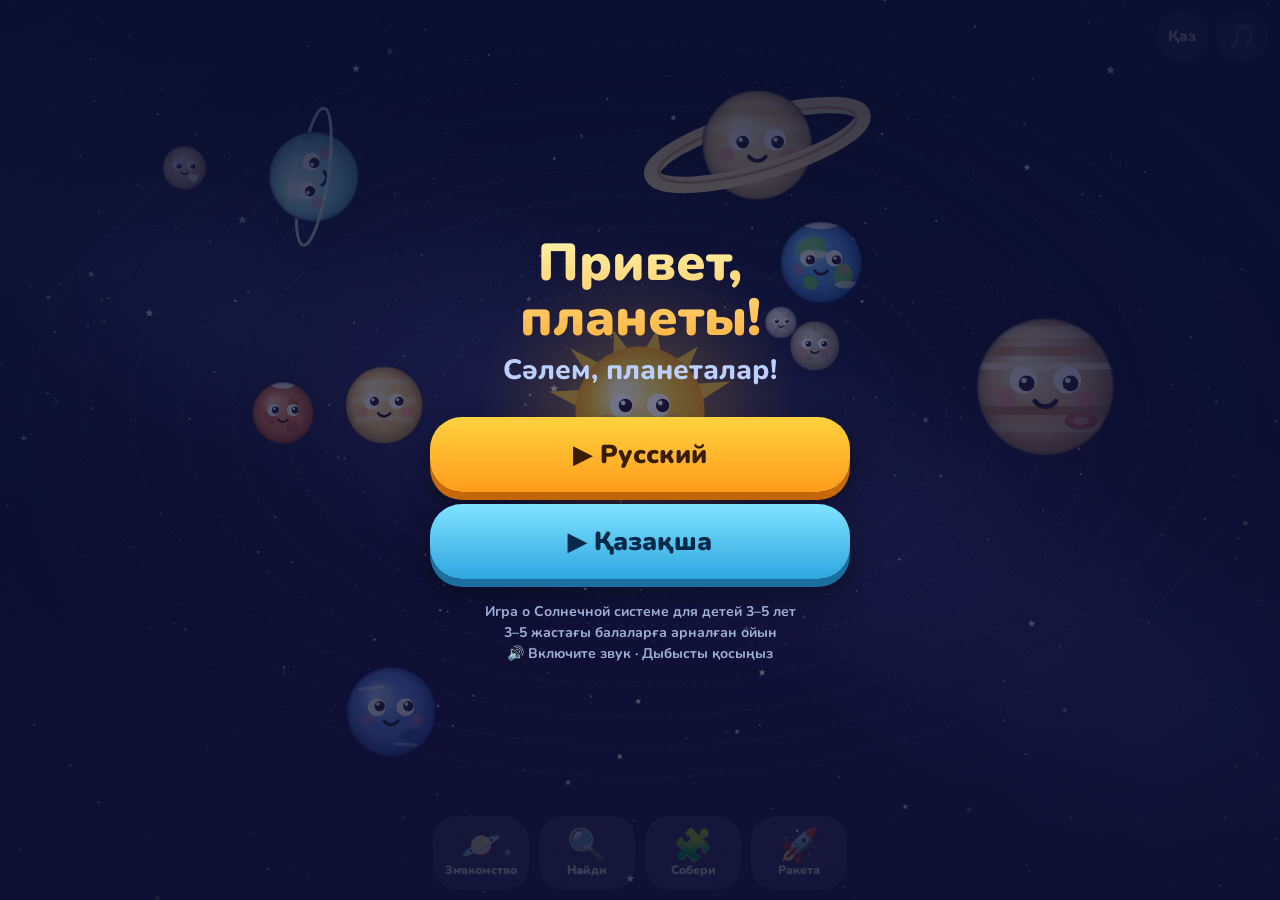
==== commit 4817e0ae: "Add files via upload" ====
--- a/index.html
+++ b/index.html
@@ -75,6 +75,41 @@
   .big:active{transform:translateY(4px)}
   .note{margin-top:22px;font-size:14px;color:#9fb0d8;font-weight:700;line-height:1.5}
 
+  #safe{position:fixed;visibility:hidden;pointer-events:none;
+    padding:env(safe-area-inset-top) env(safe-area-inset-right) env(safe-area-inset-bottom) env(safe-area-inset-left)}
+
+  /* Горизонтальный телефон: меню колонкой слева, система на всю высоту */
+  body.land #modes{top:0;bottom:0;right:auto;flex-direction:column;justify-content:center;gap:8px;
+    padding:8px 8px calc(env(safe-area-inset-bottom) + 8px) calc(env(safe-area-inset-left) + 8px)}
+  body.land .mode{flex:0 0 auto;width:84px;height:min(72px,calc((100vh - 56px) / 4));max-width:none;font-size:28px}
+  body.land .mode.on{transform:translateX(5px)}
+  body.land #top{left:var(--mw,0px);justify-content:flex-start;
+    padding:calc(env(safe-area-inset-top) + 8px) calc(env(safe-area-inset-right) + 12px) 0 8px}
+  body.land .side{min-width:0}
+  body.land .side.r{margin-left:auto}
+  body.land #prompt{height:56px}
+  body.land #close{top:calc(env(safe-area-inset-top) + 70px)}
+
+  @media (max-width:420px){
+    #top{padding-left:8px;padding-right:8px;gap:6px}
+    .side{min-width:0;gap:6px}
+    .round{width:46px;height:46px;font-size:21px}
+    .round.txt{font-size:14px}
+    #stars{height:46px;padding:0 12px;font-size:19px}
+    #prompt{height:58px;padding:0 8px 0 12px;gap:8px}
+    #prompt .hint{font-size:32px}
+    #prompt .rep{width:42px;height:42px}
+  }
+  .btns{display:block}
+  @media (orientation:landscape) and (max-height:560px){
+    #start .box{max-width:640px}
+    #start h1{font-size:36px}
+    #start h2{font-size:20px;margin-bottom:14px}
+    .btns{display:flex;gap:14px}
+    .big{margin:6px 0;padding:14px;font-size:22px}
+    .note{margin-top:12px;font-size:12px}
+  }
+
   @keyframes pop{from{transform:scale(.6);opacity:0}to{transform:scale(1);opacity:1}}
   #again{animation:none}
   #again.show{display:block;animation:popc .5s}
@@ -84,6 +119,7 @@
 </head>
 <body>
 <canvas id="c"></canvas>
+<div id="safe"></div>
 
 <div id="top">
   <div class="side"><div id="stars">⭐ <b id="starsN">0</b></div></div>
@@ -109,8 +145,10 @@
   <div class="box">
     <h1>Привет, планеты!</h1>
     <h2>Сәлем, планеталар!</h2>
-    <button class="big" data-lang="ru">▶ Русский</button>
-    <button class="big kk" data-lang="kk">▶ Қазақша</button>
+    <div class="btns">
+      <button class="big" data-lang="ru">▶ Русский</button>
+      <button class="big kk" data-lang="kk">▶ Қазақша</button>
+    </div>
     <div class="note">Игра о Солнечной системе для детей 3–5 лет<br>3–5 жастағы балаларға арналған ойын<br>🔊 Включите звук · Дыбысты қосыңыз</div>
   </div>
 </div>
@@ -247,7 +285,7 @@
 const cv = document.getElementById('c'), ctx = cv.getContext('2d');
 let W = 0, H = 0, DPR = 1, now = 0;
 let cx = 0, cy = 0, RX = 100, RY = 100, U = 10, sunR = 20, orbF = [];
-let topH = 70, barH = 90, trayH = 0, trayRows = 0, trayCols = 9, trayRowH = 60, traySlotW = 60, trayTop = 0;
+let barH = 90, trayRows = 0, trayCols = 9, trayRowH = 60, traySlotW = 60;
 let lang = 'ru', mode = 'explore', started = false;
 let moonAng = 0;
 let look = {x:0, y:0}, lookUntil = 0;
@@ -375,48 +413,82 @@
    РАЗМЕТКА ЭКРАНА
    ========================================================= */
 let bg = null, twinkles = [];
+// Зона, где рисуется система (без меню и лотка), и признак горизонтального телефона
+let ax0 = 0, ay0 = 0, ax1 = 0, ay1 = 0, land = false, topBarBottom = 70;
+let safe = {t:0, r:0, b:0, l:0}, trayRect = {x:0, y:0, w:0, h:0};
 function layout(){
   W = innerWidth; H = innerHeight; DPR = Math.min(2, window.devicePixelRatio || 1);
   cv.width = Math.round(W*DPR); cv.height = Math.round(H*DPR);
   ctx.setTransform(DPR,0,0,DPR,0,0);
-  topH = $('#top').offsetHeight + 8;
-  barH = $('#modes').offsetHeight;
-  trayCols = W >= 540 ? 9 : 5;
-  trayRows = mode === 'build' ? Math.ceil(9 / trayCols) : 0;
-  traySlotW = Math.min(76, (W - 20) / trayCols);
-  trayRowH = Math.min(66, Math.max(50, traySlotW));
-  trayH = trayRows ? trayRows*trayRowH + 14 : 0;
-  const areaTop = topH, areaBot = H - barH - trayH;
-  trayTop = areaBot;
-  cx = W/2; cy = (areaTop + areaBot)/2;
-  const hw = W/2, hh = (areaBot - areaTop)/2;
-  U = Math.min(hw, hh) / 10.5;
-  const pad = U*1.5 + 4;
+  land = W > H*1.15 && H < 560;
+  document.body.classList.toggle('land', land);
+  const cs = getComputedStyle($('#safe'));
+  safe = {t:parseFloat(cs.paddingTop)||0, r:parseFloat(cs.paddingRight)||0, b:parseFloat(cs.paddingBottom)||0, l:parseFloat(cs.paddingLeft)||0};
+  const modes = $('#modes');
+  const mw = land ? modes.offsetWidth : 0;
+  document.documentElement.style.setProperty('--mw', mw + 'px');
+  topBarBottom = $('#top').offsetHeight + 6;
+  barH = land ? 0 : modes.offsetHeight;
+  const building = mode === 'build';
+  if (land) {
+    // меню слева, система на всю высоту, лоток «Собери» — колонкой справа
+    ax0 = mw; ax1 = W - safe.r; ay0 = safe.t + 6; ay1 = H - safe.b - 6;
+    if (building) {
+      trayCols = 2; trayRows = 5;
+      traySlotW = trayRowH = Math.min(72, (H - safe.b - 10 - topBarBottom) / 5);
+      const tw = traySlotW*2 + 12;
+      trayRect = {x: W - safe.r - tw - 6, y: topBarBottom, w: tw, h: trayRowH*5 + 8};
+      ax1 = trayRect.x;
+    }
+  } else {
+    // верхние кнопки стоят по углам и почти не мешают орбитам,
+    // поэтому сверху отступаем на всю панель только в «Найди» (там вопрос по центру)
+    ax0 = 0; ax1 = W;
+    ay0 = mode === 'find' ? topBarBottom : safe.t + 14;
+    ay1 = H - barH;
+    if (building) {
+      trayCols = W >= 540 ? 9 : 5; trayRows = Math.ceil(9 / trayCols);
+      traySlotW = Math.min(76, (W - 20) / trayCols);
+      trayRowH = Math.min(70, Math.max(54, traySlotW));
+      const th = trayRows*trayRowH + 10;
+      trayRect = {x: 8, y: ay1 - th - 4, w: W - 16, h: th};
+      ay1 = trayRect.y - 2;
+    }
+  }
+  cx = (ax0 + ax1)/2; cy = (ay0 + ay1)/2;
+  const hw = (ax1 - ax0)/2, hh = (ay1 - ay0)/2;
+  // планеты крупные: соседние могут перекрываться, но они на разных углах орбит
+  U = Math.min(Math.min(hw, hh)*1.25, Math.max(hw, hh)) / 10;
+  const minR = Math.max(12, Math.min(16, Math.min(W, H)*.032));
+  const pad = Math.max(minR, U*.5) + 6;
   RX = hw - pad; RY = hh - pad;
   if (RY > RX*1.8) RY = RX*1.8;
   if (RX > RY*2.3) RX = RY*2.3;
   const base = Math.min(RX, RY);
-  sunR = base * .16;
-  const a = (sunR*1.35 + U*.9) / base;
+  sunR = Math.max(U*1.3, base*.15);
+  const a = Math.min(.45, (sunR*1.3 + U*.8) / base);
   orbF = PLANETS.map((_, i) => a + (1-a)*i/8);
-  for (const id of PLANETS) bodies[id].r = STYLE[id].size * U;
-  bodies.moon.r = STYLE.moon.size * U;
+  for (const id of PLANETS) bodies[id].r = Math.max(minR, STYLE[id].size * U);
+  bodies.moon.r = Math.max(minR*.7, STYLE.moon.size * U);
   bodies.sun.r = sunR; bodies.sun.x = cx; bodies.sun.y = cy;
   layoutTray();
-  elSub.style.bottom = (barH + trayH + 10) + 'px';
+  elSub.style.left = cx + 'px';
+  elSub.style.maxWidth = Math.min(560, (land ? ax1 - ax0 : W) - 24) + 'px';
+  elSub.style.bottom = (land ? safe.b + 8 : barH + (building ? trayRect.h + 6 : 0) + 10) + 'px';
   makeBg();
 }
 function layoutTray(){
   build.trayPos = {};
+  const mx = trayRect.x + trayRect.w/2;
   build.order.forEach((id, k) => {
     const row = Math.floor(k / trayCols), col = k % trayCols;
     const inRow = Math.min(trayCols, 9 - row*trayCols);
-    build.trayPos[id] = {x: cx + (col - (inRow-1)/2) * traySlotW, y: trayTop + 7 + trayRowH*(row + .5)};
+    build.trayPos[id] = {x: mx + (col - (inRow-1)/2) * traySlotW, y: trayRect.y + 4 + trayRowH*(row + .5)};
   });
 }
 function trayR(id){
   const cap = id === 'saturn' ? traySlotW*.21 : traySlotW*.36;
-  return Math.max(7, Math.min(STYLE[id].size*U, cap, trayRowH*.36));
+  return Math.max(8, Math.min(bodies[id].r, cap, trayRowH*.36));
 }
 function makeBg(){
   bg = document.createElement('canvas');
@@ -841,15 +913,15 @@
   ctx.globalAlpha = 1;
 
   if (build.drag) {
-    const d = build.drag, r = STYLE[d.id].size*U;
+    const d = build.drag, r = bodies[d.id].r;
     drawBody(ctx, d.id, d.x, d.y, r);
   }
   if (card) drawCard();
 }
 function drawTray(){
   ctx.fillStyle = 'rgba(255,255,255,.08)';
-  const x0 = 8, w = W - 16;
-  ctx.beginPath(); ctx.roundRect ? ctx.roundRect(x0, trayTop + 2, w, trayH - 6, 22) : ctx.rect(x0, trayTop + 2, w, trayH - 6); ctx.fill();
+  const tr = trayRect;
+  ctx.beginPath(); ctx.roundRect ? ctx.roundRect(tr.x, tr.y, tr.w, tr.h, 22) : ctx.rect(tr.x, tr.y, tr.w, tr.h); ctx.fill();
   for (const id of build.order) {
     const b = bodies[id];
     if (b.placed || (build.drag && build.drag.id === id)) continue;
@@ -869,12 +941,26 @@
   const t = card.t, a = Math.min(1, t/.3);
   ctx.fillStyle = `rgba(6,8,30,${.78*a})`; ctx.fillRect(0, 0, W, H);
   const k = easeBack(Math.min(1, t/.55));
-  const R = Math.min(W*.3, (H - topH - barH)*.26) * k;
-  const x = W/2, y = topH + (H - topH - barH)*.44;
+  const id = card.id;
+  // Rb — итоговый радиус, R — с анимацией появления. Сатурн меньше, чтобы кольца влезли в экран.
+  let Rb, x, y, fs, nx, ny;
+  if (land) {
+    const aw = ax1 - ax0, ah = ay1 - ay0;
+    Rb = Math.min(ah*.33, aw*.2) * (id === 'saturn' ? .7 : 1);
+    x = ax0 + aw*.33; y = cy;
+    fs = Math.max(26, Math.min(44, aw*.06));
+    nx = ax0 + aw*.74; ny = cy - fs*.4;
+  } else {
+    const top = topBarBottom, ah = ay1 - top;
+    Rb = Math.min(W*.3, ah*.26) * (id === 'saturn' ? .68 : 1);
+    x = W/2; y = top + ah*.44;
+    fs = Math.max(28, Math.min(46, W*.1));
+    nx = x; ny = y + Rb*(id === 'saturn' ? 1.1 : 1) + fs*1.1 + (id === 'sun' ? Rb*.45 : 0);
+  }
+  const R = Rb * k;
   let sx = 1, sy = 1;
   const bt = now - card.bounce;
   if (bt < .6) { const w = Math.sin(bt*22) * (1 - bt/.6) * .12; sx = 1 + w; sy = 1 - w; }
-  const id = card.id;
   if (id === 'earth') {
     const ma = now*.9, mr = R*1.45;
     const mx = x + Math.cos(ma)*mr, my = y + Math.sin(ma)*mr*.55;
@@ -889,17 +975,15 @@
   }
   // название
   ctx.globalAlpha = a;
-  const fs = Math.max(28, Math.min(46, W*.1));
   ctx.font = `900 ${fs}px Nunito, system-ui, sans-serif`;
   ctx.textAlign = 'center'; ctx.textBaseline = 'middle';
-  const ny = y + R*(id === 'saturn' ? 1.05 : 1) + fs*1.1 + (id === 'sun' ? R*.45 : 0);
-  ctx.lineWidth = 8; ctx.strokeStyle = 'rgba(20,10,60,.8)'; ctx.strokeText(nm(id), x, ny);
-  ctx.fillStyle = '#ffe07a'; ctx.fillText(nm(id), x, ny);
+  ctx.lineWidth = 8; ctx.strokeStyle = 'rgba(20,10,60,.8)'; ctx.strokeText(nm(id), nx, ny);
+  ctx.fillStyle = '#ffe07a'; ctx.fillText(nm(id), nx, ny);
   // точки-факты
   const n = FACTS[lang][id].length;
   for (let i = 0; i < n; i++) {
     ctx.fillStyle = i === card.fact ? '#ffd23f' : 'rgba(255,255,255,.3)';
-    ctx.beginPath(); ctx.arc(x + (i - (n-1)/2)*22, ny + fs*.85, 6, 0, 7); ctx.fill();
+    ctx.beginPath(); ctx.arc(nx + (i - (n-1)/2)*22, ny + fs*.85, 6, 0, 7); ctx.fill();
   }
   ctx.globalAlpha = 1;
   card.R = R; card.x = x; card.y = y;
@@ -1049,7 +1133,7 @@
   }
   sfx.pick();
   bodies[best].back = null;
-  const lift = e.pointerType === 'mouse' ? 0 : Math.max(26, STYLE[best].size*U + 12);
+  const lift = e.pointerType === 'mouse' ? 0 : Math.max(26, bodies[best].r + 12);
   build.drag = {id: best, pid: e.pointerId, x, y: y - lift, sx: x, sy: y, lift, moved: false};
   try { cv.setPointerCapture(e.pointerId); } catch (err) {}
 }
@@ -1071,7 +1155,7 @@
       }
     });
   } else {
-    b.back = {x: d.x, y: d.y, r: STYLE[id].size*U, t: 0};
+    b.back = {x: d.x, y: d.y, r: bodies[id].r, t: 0};
     if (!d.moved) { sfx.tap(); speak(T().isThis(nm(id))); }
     else { sfx.soft(); speak(T().isThis(nm(id)) + ' ' + T().almost); }
   }
@@ -1176,6 +1260,7 @@
   else if (ac && started) ac.resume();
 });
 addEventListener('resize', () => layout());
+addEventListener('orientationchange', () => setTimeout(layout, 250));
 
 /* =========================================================
    ЦИКЛ
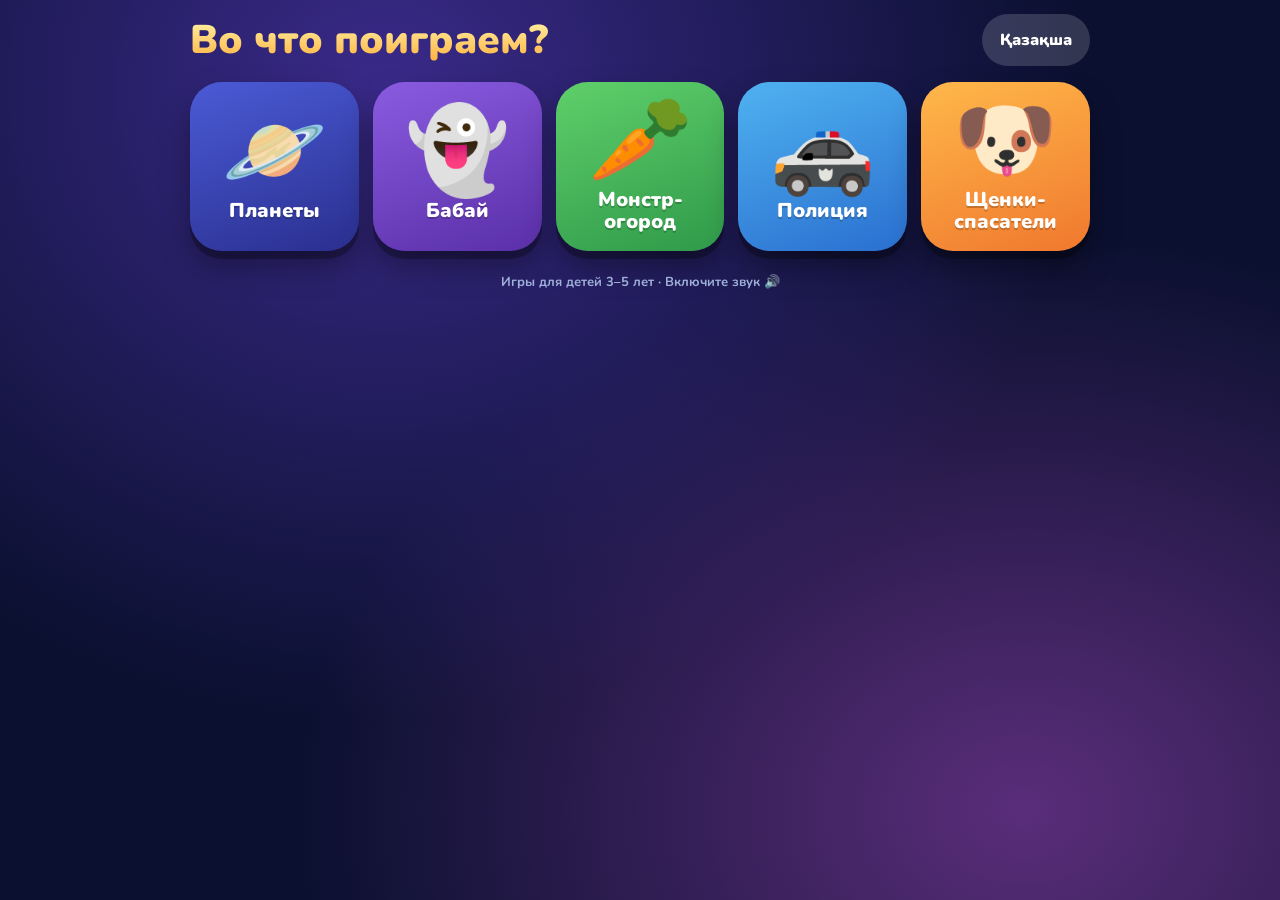
==== commit 8a06e908: "Add files via upload" ====
--- a/index.html
+++ b/index.html
@@ -2,1283 +2,84 @@
 <html lang="ru">
 <head>
 <meta charset="utf-8">
-<meta name="viewport" content="width=device-width, initial-scale=1, maximum-scale=1, user-scalable=no, viewport-fit=cover">
+<meta name="viewport" content="width=device-width, initial-scale=1, viewport-fit=cover">
 <meta name="theme-color" content="#0b1030">
-<meta name="apple-mobile-web-app-capable" content="yes">
 <meta name="mobile-web-app-capable" content="yes">
-<meta name="description" content="Познавательная игра о Солнечной системе для детей 3–5 лет. Русский и казахский язык.">
-<title>Привет, планеты!</title>
-<link rel="icon" href="data:image/svg+xml,<svg xmlns='http://www.w3.org/2000/svg' viewBox='0 0 100 100'><text y='.9em' font-size='90'>🪐</text></svg>">
-<link rel="preconnect" href="https://fonts.googleapis.com">
+<meta name="description" content="Познавательные игры для детей 3–5 лет на русском и казахском языке.">
+<title>Игры</title>
+<link rel="icon" href="data:image/svg+xml,<svg xmlns='http://www.w3.org/2000/svg' viewBox='0 0 100 100'><text y='.9em' font-size='90'>🎈</text></svg>">
 <link href="https://fonts.googleapis.com/css2?family=Nunito:wght@700;800;900&display=swap" rel="stylesheet">
 <style>
-  :root{
-    --bg:#0b1030;
-    --ink:#2a1d4d;
-    --sun1:#ffd23f;
-    --sun2:#ff9d1c;
-    --glass:rgba(255,255,255,.13);
+  *{box-sizing:border-box;-webkit-tap-highlight-color:transparent;-webkit-user-select:none;user-select:none}
+  html,body{margin:0;min-height:100%}
+  body{font-family:'Nunito',system-ui,-apple-system,'Segoe UI',Roboto,sans-serif;color:#fff;
+    background:radial-gradient(ellipse at 30% 10%,#3a2a8a 0,transparent 55%),
+               radial-gradient(ellipse at 80% 90%,#5a2d7a 0,transparent 50%),#0b1030;
+    background-attachment:fixed;min-height:100vh;min-height:100dvh;
+    padding:calc(env(safe-area-inset-top) + 14px) calc(env(safe-area-inset-right) + 16px) calc(env(safe-area-inset-bottom) + 20px) calc(env(safe-area-inset-left) + 16px)}
+  header{display:flex;align-items:center;justify-content:space-between;gap:12px;max-width:900px;margin:0 auto 16px}
+  h1{margin:0;font-size:clamp(26px,7vw,40px);font-weight:900;line-height:1.1;
+    background:linear-gradient(#fff3a8,#ffb23f);-webkit-background-clip:text;background-clip:text;color:transparent}
+  #lang{flex:none;height:52px;padding:0 18px;border-radius:26px;border:none;background:rgba(255,255,255,.16);color:#fff;
+    font-family:inherit;font-size:16px;font-weight:900;cursor:pointer}
+  main{display:grid;grid-template-columns:repeat(2,1fr);gap:14px;max-width:900px;margin:0 auto}
+  .tile{display:flex;flex-direction:column;align-items:center;justify-content:center;gap:6px;text-decoration:none;color:#fff;
+    aspect-ratio:1/1;border-radius:32px;padding:12px;text-align:center;
+    box-shadow:0 8px 0 rgba(0,0,0,.28),0 16px 30px rgba(0,0,0,.35);transition:transform .12s}
+  .tile:active{transform:translateY(5px) scale(.98)}
+  .tile .ico{font-size:clamp(56px,19vw,96px);line-height:1;animation:bob 2.6s ease-in-out infinite}
+  .tile b{font-size:clamp(17px,4.6vw,24px);font-weight:900;line-height:1.1;text-shadow:0 2px 0 rgba(0,0,0,.2)}
+  .tile:nth-child(2) .ico{animation-delay:.4s}.tile:nth-child(3) .ico{animation-delay:.8s}
+  .tile:nth-child(4) .ico{animation-delay:1.2s}.tile:nth-child(5) .ico{animation-delay:1.6s}
+  .t1{background:linear-gradient(160deg,#4b5bd6,#2a2f8f)}
+  .t2{background:linear-gradient(160deg,#8a5be0,#5a2fa8)}
+  .t3{background:linear-gradient(160deg,#5fcf6a,#2f9a4a)}
+  .t4{background:linear-gradient(160deg,#4fb2f0,#2a6fd0)}
+  .t5{background:linear-gradient(160deg,#ffb84a,#f0782e)}
+  .t5{grid-column:1 / -1;aspect-ratio:auto;flex-direction:row;gap:16px;padding:18px}
+  footer{max-width:900px;margin:22px auto 0;text-align:center;font-size:13px;font-weight:700;color:#9fb0d8;line-height:1.5}
+  @media (min-width:700px){
+    main{grid-template-columns:repeat(5,1fr)}
+    .t5{grid-column:auto;aspect-ratio:1/1;flex-direction:column;gap:6px;padding:12px}
+    .tile .ico{font-size:clamp(48px,8vw,84px)}
+    .tile b{font-size:clamp(14px,2vw,20px)}
   }
-  *{box-sizing:border-box;-webkit-tap-highlight-color:transparent;-webkit-user-select:none;user-select:none;-webkit-touch-callout:none}
-  html,body{margin:0;height:100%;overflow:hidden;background:var(--bg);color:#fff;
-    font-family:'Nunito',system-ui,-apple-system,'Segoe UI',Roboto,sans-serif;overscroll-behavior:none;touch-action:none}
-  canvas{position:fixed;inset:0;width:100vw;height:100vh;display:block;touch-action:none}
-  button{font-family:inherit;cursor:pointer;touch-action:manipulation}
-
-  #top{position:fixed;top:0;left:0;right:0;display:flex;align-items:center;justify-content:space-between;gap:8px;
-    padding:calc(env(safe-area-inset-top) + 10px) 12px 0;pointer-events:none;z-index:5}
-  #top>*{pointer-events:auto}
-  .side{display:flex;gap:8px;align-items:center;min-width:112px}
-  .side.r{justify-content:flex-end}
-  .round{width:52px;height:52px;border-radius:50%;border:none;background:var(--glass);color:#fff;
-    font-size:24px;font-weight:900;display:flex;align-items:center;justify-content:center;backdrop-filter:blur(4px)}
-  .round.txt{font-size:15px}
-  .round.off{opacity:.45}
-  #stars{height:52px;padding:0 16px;border-radius:26px;background:var(--glass);display:none;align-items:center;gap:6px;
-    font-size:22px;font-weight:900}
-  #prompt{display:none;align-items:center;gap:10px;height:64px;padding:0 10px 0 16px;border-radius:32px;border:none;
-    background:rgba(255,255,255,.92);color:var(--ink);box-shadow:0 6px 24px rgba(0,0,0,.35);animation:pop .4s}
-  #prompt .hint{font-size:36px;line-height:1}
-  #prompt .rep{width:46px;height:46px;border-radius:50%;background:linear-gradient(var(--sun1),var(--sun2));
-    display:flex;align-items:center;justify-content:center;font-size:22px}
-
-  #modes{position:fixed;left:0;right:0;bottom:0;display:flex;justify-content:center;gap:10px;z-index:5;
-    padding:8px 10px calc(env(safe-area-inset-bottom) + 10px)}
-  .mode{flex:1;max-width:96px;height:74px;border-radius:24px;border:none;background:var(--glass);color:#fff;
-    display:flex;flex-direction:column;align-items:center;justify-content:center;gap:2px;font-size:32px;line-height:1;
-    transition:transform .2s,background .2s}
-  .mode span{font-size:12px;font-weight:900;opacity:.9}
-  .mode.on{background:linear-gradient(var(--sun1),var(--sun2));color:#3a1c00;transform:translateY(-5px);
-    box-shadow:0 6px 18px rgba(255,160,40,.45)}
-
-  #sub{position:fixed;left:50%;bottom:100px;transform:translate(-50%,10px);width:max-content;max-width:min(92vw,560px);z-index:4;
-    background:rgba(255,255,255,.93);color:var(--ink);padding:10px 18px;border-radius:20px;font-size:17px;font-weight:800;
-    text-align:center;line-height:1.3;opacity:0;transition:opacity .25s,transform .25s;pointer-events:none}
-  #sub.show{opacity:1;transform:translate(-50%,0)}
-
-  #close{position:fixed;right:16px;top:calc(env(safe-area-inset-top) + 74px);z-index:6;display:none;
-    width:60px;height:60px;font-size:28px;background:rgba(255,255,255,.2)}
-  #again{position:fixed;left:50%;top:50%;transform:translate(-50%,-50%);z-index:6;display:none;
-    padding:18px 30px;border-radius:40px;border:none;font-size:26px;font-weight:900;color:#3a1c00;
-    background:linear-gradient(var(--sun1),var(--sun2));box-shadow:0 10px 30px rgba(0,0,0,.4);animation:pop .5s}
-
-  #start{position:fixed;inset:0;z-index:10;display:flex;align-items:center;justify-content:center;padding:16px;
-    background:radial-gradient(ellipse at center,rgba(11,16,48,.55),rgba(11,16,48,.92))}
-  #start .box{text-align:center;max-width:420px;width:100%}
-  #start h1{margin:0 0 6px;font-size:clamp(34px,10vw,52px);font-weight:900;line-height:1.05;
-    background:linear-gradient(#fff3a8,#ffb23f);-webkit-background-clip:text;background-clip:text;color:transparent}
-  #start h2{margin:0 0 28px;font-size:clamp(20px,6vw,28px);font-weight:800;color:#bcd0ff}
-  .big{display:flex;align-items:center;justify-content:center;gap:12px;width:100%;margin:12px 0;padding:20px;border:none;
-    border-radius:32px;font-size:26px;font-weight:900;color:#3a1c00;background:linear-gradient(var(--sun1),var(--sun2));
-    box-shadow:0 8px 0 #c86a0a,0 14px 30px rgba(0,0,0,.4);animation:breathe 2.4s ease-in-out infinite}
-  .big.kk{background:linear-gradient(#7fe3ff,#2fa6e0);color:#06294a;box-shadow:0 8px 0 #1a6f9e,0 14px 30px rgba(0,0,0,.4);animation-delay:1.2s}
-  .big:active{transform:translateY(4px)}
-  .note{margin-top:22px;font-size:14px;color:#9fb0d8;font-weight:700;line-height:1.5}
-
-  #safe{position:fixed;visibility:hidden;pointer-events:none;
-    padding:env(safe-area-inset-top) env(safe-area-inset-right) env(safe-area-inset-bottom) env(safe-area-inset-left)}
-
-  /* Горизонтальный телефон: меню колонкой слева, система на всю высоту */
-  body.land #modes{top:0;bottom:0;right:auto;flex-direction:column;justify-content:center;gap:8px;
-    padding:8px 8px calc(env(safe-area-inset-bottom) + 8px) calc(env(safe-area-inset-left) + 8px)}
-  body.land .mode{flex:0 0 auto;width:84px;height:min(72px,calc((100vh - 56px) / 4));max-width:none;font-size:28px}
-  body.land .mode.on{transform:translateX(5px)}
-  body.land #top{left:var(--mw,0px);justify-content:flex-start;
-    padding:calc(env(safe-area-inset-top) + 8px) calc(env(safe-area-inset-right) + 12px) 0 8px}
-  body.land .side{min-width:0}
-  body.land .side.r{margin-left:auto}
-  body.land #prompt{height:56px}
-  body.land #close{top:calc(env(safe-area-inset-top) + 70px)}
-
-  @media (max-width:420px){
-    #top{padding-left:8px;padding-right:8px;gap:6px}
-    .side{min-width:0;gap:6px}
-    .round{width:46px;height:46px;font-size:21px}
-    .round.txt{font-size:14px}
-    #stars{height:46px;padding:0 12px;font-size:19px}
-    #prompt{height:58px;padding:0 8px 0 12px;gap:8px}
-    #prompt .hint{font-size:32px}
-    #prompt .rep{width:42px;height:42px}
-  }
-  .btns{display:block}
-  @media (orientation:landscape) and (max-height:560px){
-    #start .box{max-width:640px}
-    #start h1{font-size:36px}
-    #start h2{font-size:20px;margin-bottom:14px}
-    .btns{display:flex;gap:14px}
-    .big{margin:6px 0;padding:14px;font-size:22px}
-    .note{margin-top:12px;font-size:12px}
-  }
-
-  @keyframes pop{from{transform:scale(.6);opacity:0}to{transform:scale(1);opacity:1}}
-  #again{animation:none}
-  #again.show{display:block;animation:popc .5s}
-  @keyframes popc{from{transform:translate(-50%,-50%) scale(.6);opacity:0}to{transform:translate(-50%,-50%) scale(1);opacity:1}}
-  @keyframes breathe{0%,100%{scale:1}50%{scale:1.03}}
+  @keyframes bob{0%,100%{translate:0 0}50%{translate:0 -6px}}
 </style>
 </head>
 <body>
-<canvas id="c"></canvas>
-<div id="safe"></div>
-
-<div id="top">
-  <div class="side"><div id="stars">⭐ <b id="starsN">0</b></div></div>
-  <button id="prompt" aria-label="Повторить вопрос"><span class="hint"></span><span class="rep">🔊</span></button>
-  <div class="side r">
-    <button id="btnLang" class="round txt" aria-label="Язык">Қаз</button>
-    <button id="btnMusic" class="round" aria-label="Музыка">🎵</button>
-  </div>
-</div>
-
-<button id="close" class="round" aria-label="Закрыть">✖</button>
-<button id="again">🔄 <span id="againTxt">Ещё раз</span></button>
-<div id="sub"></div>
-
-<nav id="modes">
-  <button class="mode" data-mode="explore">🪐<span></span></button>
-  <button class="mode" data-mode="find">🔍<span></span></button>
-  <button class="mode" data-mode="build">🧩<span></span></button>
-  <button class="mode" data-mode="rocket">🚀<span></span></button>
-</nav>
-
-<div id="start">
-  <div class="box">
-    <h1>Привет, планеты!</h1>
-    <h2>Сәлем, планеталар!</h2>
-    <div class="btns">
-      <button class="big" data-lang="ru">▶ Русский</button>
-      <button class="big kk" data-lang="kk">▶ Қазақша</button>
-    </div>
-    <div class="note">Игра о Солнечной системе для детей 3–5 лет<br>3–5 жастағы балаларға арналған ойын<br>🔊 Включите звук · Дыбысты қосыңыз</div>
-  </div>
-</div>
-
+<header>
+  <h1 id="title"></h1>
+  <button id="lang"></button>
+</header>
+<main>
+  <a class="tile t1" href="planets.html"><span class="ico">🪐</span><b data-ru="Планеты" data-kk="Планеталар"></b></a>
+  <a class="tile t2" href="babai.html"><span class="ico">👻</span><b data-ru="Бабай" data-kk="Бабай"></b></a>
+  <a class="tile t3" href="veggies.html"><span class="ico">🥕</span><b data-ru="Монстр-огород" data-kk="Құбыжық бақша"></b></a>
+  <a class="tile t4" href="police.html"><span class="ico">🚓</span><b data-ru="Полиция" data-kk="Полиция"></b></a>
+  <a class="tile t5" href="puppies.html"><span class="ico">🐶</span><b data-ru="Щенки-спасатели" data-kk="Құтқарушы күшіктер"></b></a>
+</main>
+<footer id="note"></footer>
 <script>
 'use strict';
-/* =========================================================
-   ТЕКСТЫ / МӘТІНДЕР
-   ========================================================= */
-const TXT = {
-  ru: {
-    names: {sun:'Солнце',mercury:'Меркурий',venus:'Венера',earth:'Земля',mars:'Марс',jupiter:'Юпитер',
-            saturn:'Сатурн',uranus:'Уран',neptune:'Нептун',pluto:'Плутон',moon:'Луна'},
-    modes: {explore:'Знакомство',find:'Найди',build:'Собери',rocket:'Ракета'},
-    intro: {
-      explore:'Нажми на планету, и она расскажет о себе!',
-      find:'Давай поиграем в прятки с планетами!',
-      build:'Ой! Планеты разлетелись! Помоги каждой найти свою дорожку.',
-      rocket:'Садимся в ракету! Нажми на планету, и мы полетим туда!'
-    },
-    praise:['Молодец!','Правильно!','Ура, получилось!','Отлично!','Умница!'],
-    isThis:n=>`Это ${n}.`,
-    tryAgain:'Попробуй ещё!',
-    five:'Пять звёздочек! Ты настоящий космонавт!',
-    placed:n=>`${n} на месте!`,
-    almost:'Почти! Неси на светящуюся дорожку.',
-    built:'Ура! Все планеты на своих местах! Солнечная система собрана!',
-    launch:n=>`Летим! Следующая остановка — ${n}!`,
-    arrived:n=>`Мы прилетели! Это ${n}.`,
-    already:n=>`Мы уже здесь! Это ${n}.`,
-    sunHot:'Ой-ой! Солнце слишком горячее, туда лететь нельзя!',
-    comet:'Смотри, комета! Она из льда и пыли, а её хвост светится.',
-    again:'Ещё раз',
-    langBtn:'Қаз'
-  },
-  kk: {
-    names: {sun:'Күн',mercury:'Меркурий',venus:'Шолпан',earth:'Жер',mars:'Марс',jupiter:'Юпитер',
-            saturn:'Сатурн',uranus:'Уран',neptune:'Нептун',pluto:'Плутон',moon:'Ай'},
-    modes: {explore:'Танысу',find:'Тап',build:'Жина',rocket:'Зымыран'},
-    intro: {
-      explore:'Планетаны бас, ол өзі туралы айтып береді!',
-      find:'Планеталармен жасырынбақ ойнайық!',
-      build:'Ой! Планеталар шашырап кетті! Әрқайсысына өз жолын табуға көмектес.',
-      rocket:'Зымыранға отырамыз! Планетаны бас, біз сонда ұшамыз!'
-    },
-    praise:['Жарайсың!','Дұрыс!','Керемет!','Бәрекелді!','Тамаша!'],
-    isThis:n=>`Бұл — ${n}.`,
-    tryAgain:'Тағы байқап көр!',
-    five:'Бес жұлдыз! Сен нағыз ғарышкерсің!',
-    placed:n=>`${n} өз орнында!`,
-    almost:'Сәл қалды! Жарқыраған жолға апар.',
-    built:'Керемет! Барлық планеталар өз орнында! Күн жүйесі жиналды!',
-    launch:n=>`Ұштық! Келесі аялдама — ${n}!`,
-    arrived:n=>`Біз ұшып келдік! Бұл — ${n}.`,
-    already:n=>`Біз осындамыз! Бұл — ${n}.`,
-    sunHot:'Ой-ой! Күн тым ыстық, оған ұшуға болмайды!',
-    comet:'Қара, құйрықты жұлдыз! Ол мұз бен шаңнан тұрады, ал құйрығы жарқырайды.',
-    again:'Тағы бір рет',
-    langBtn:'Рус'
-  }
-};
-
-const FACTS = {
-  ru: {
-    sun:['Привет! Я Солнце. Я большая горячая звезда.','Я даю всем свет и тепло. Без меня было бы темно и холодно.','Все планеты кружатся вокруг меня, как в хороводе!'],
-    mercury:['Привет! Я Меркурий. Я самый маленький и ближе всех к Солнцу.','Я бегаю вокруг Солнца быстрее всех!','У меня много ямок — кратеров.'],
-    venus:['Привет! Я Венера. Я самая горячая планета.','Вечером я сияю на небе ярче всех звёзд!','Я укутана в толстые жёлтые облака.'],
-    earth:['Привет! Я Земля. Здесь живёшь ты, твоя семья и все звери!','У меня есть голубые моря и зелёные леса.','Моя подружка Луна всегда кружится рядом со мной.'],
-    mars:['Привет! Я Марс. Меня зовут красной планетой.','У меня красный песок и высокие горы.','По мне ездят роботы-марсоходы!'],
-    jupiter:['Привет! Я Юпитер. Я самая большая планета!','Смотри, какая рядом со мной маленькая Земля!','Моё красное пятно — это огромный ураган.'],
-    saturn:['Привет! Я Сатурн. Посмотри на мои красивые кольца!','Мои кольца сделаны из льдинок и камешков.','Я такой лёгкий, что мог бы плавать в огромной ванне!'],
-    uranus:['Привет! Я Уран. Я кручусь, лёжа на боку!','Я голубой и очень-очень холодный.'],
-    neptune:['Привет! Я Нептун. Я синий-синий!','Я дальше всех планет от Солнца.','У меня дуют самые сильные ветры!'],
-    pluto:['Привет! Я Плутон. Я маленькая карликовая планета.','У меня на боку есть большое белое сердечко!','Я живу очень далеко, там холодно и темно.'],
-    moon:['Привет! Я Луна. Я кружусь вокруг Земли.','Ночью я свечу тебе с неба.','Люди прилетали ко мне на ракете!']
-  },
-  kk: {
-    sun:['Сәлем! Менің атым — Күн. Мен үлкен ыстық жұлдызбын.','Мен бәріне жарық пен жылу беремін. Менсіз қараңғы әрі суық болар еді.','Барлық планеталар мені айнала билейді!'],
-    mercury:['Сәлем! Менің атым — Меркурий. Мен ең кішкентай әрі Күнге ең жақын планетамын.','Мен Күнді бәрінен жылдам айналамын!','Менің бетімде шұңқырлар — кратерлер көп.'],
-    venus:['Сәлем! Менің атым — Шолпан. Мені Венера деп те атайды.','Мен ең ыстық планетамын.','Кешке аспанда мен жұлдыздардың бәрінен жарқырап тұрамын!'],
-    earth:['Сәлем! Менің атым — Жер. Мұнда сен, сенің отбасың және барлық жануарлар тұрады!','Менде көк теңіздер мен жасыл ормандар бар.','Менің досым Ай әрқашан қасымда айналып жүреді.'],
-    mars:['Сәлем! Менің атым — Марс. Мені қызыл планета деп атайды.','Менде қызыл құм мен биік таулар бар.','Менің үстімде робот-марсоходтар жүреді!'],
-    jupiter:['Сәлем! Менің атым — Юпитер. Мен ең үлкен планетамын!','Қара, менің қасымда Жер қандай кішкентай!','Менің қызыл дағым — алып дауыл.'],
-    saturn:['Сәлем! Менің атым — Сатурн. Менің әдемі сақиналарыма қара!','Менің сақиналарым мұз бен тастардан тұрады.','Мен соншалықты жеңілмін, үлкен ваннада жүзе алар едім!'],
-    uranus:['Сәлем! Менің атым — Уран. Мен бүйіріммен жатып айналамын!','Мен көгілдірмін және өте-өте суықпын.'],
-    neptune:['Сәлем! Менің атым — Нептун. Мен көк түстімін!','Мен Күннен ең алыс планетамын.','Менде ең күшті желдер соғады!'],
-    pluto:['Сәлем! Менің атым — Плутон. Мен кішкентай ергежейлі планетамын.','Менің бетімде үлкен ақ жүрекше бар!','Мен өте алыста тұрамын, онда суық әрі қараңғы.'],
-    moon:['Сәлем! Менің атым — Ай. Мен Жерді айналамын.','Түнде мен саған аспаннан жарық беремін.','Адамдар маған зымыранмен ұшып келген!']
-  }
-};
-
-const QUESTIONS = [
-  {id:'earth',  hint:'🏠', ru:'Где наш дом — планета Земля?', kk:'Біздің үйіміз — Жер планетасы қайда?'},
-  {id:'sun',    hint:'☀️', ru:'Найди Солнце!', kk:'Күнді тап!'},
-  {id:'saturn', hint:'🪐', ru:'Где планета с кольцами?', kk:'Сақиналы планета қайда?'},
-  {id:'mars',   hint:'🔴', ru:'Найди красную планету!', kk:'Қызыл планетаны тап!'},
-  {id:'jupiter',hint:'🐘', ru:'Найди самую большую планету!', kk:'Ең үлкен планетаны тап!'},
-  {id:'moon',   hint:'🌙', ru:'Найди Луну! Она рядом с Землёй.', kk:'Айды тап! Ол Жердің қасында.'},
-  {id:'mercury',hint:'🏃', ru:'Найди самую быструю планету! Она ближе всех к Солнцу.', kk:'Ең жылдам планетаны тап! Ол Күнге ең жақын.'},
-  {id:'neptune',hint:'🔵', ru:'Найди синюю планету Нептун!', kk:'Көк планета — Нептунды тап!'},
-  {id:'uranus', hint:'🛌', ru:'Найди планету, которая лежит на боку!', kk:'Бүйірімен жатқан планетаны тап!'},
-  {id:'pluto',  hint:'💗', ru:'Найди маленький Плутон с сердечком!', kk:'Жүрекшесі бар кішкентай Плутонды тап!'},
-  {id:'venus',  hint:'🔥', ru:'Найди самую горячую планету — Венеру!', kk:'Ең ыстық планета — Шолпанды тап!'}
-];
-
-/* =========================================================
-   ДАННЫЕ ПЛАНЕТ
-   ========================================================= */
-const PLANETS = ['mercury','venus','earth','mars','jupiter','saturn','uranus','neptune','pluto'];
-const STYLE = {
-  sun:{light:'#fff7c2',dark:'#ff9d1c'},
-  mercury:{size:.5, light:'#e0d7cc',dark:'#8f8174'},
-  venus:{size:.78, light:'#ffe9ae',dark:'#e0a347'},
-  earth:{size:.82, light:'#7fcbff',dark:'#1f5fc9'},
-  mars:{size:.62, light:'#ffa477',dark:'#c1441f'},
-  jupiter:{size:1.38, light:'#f6e0bf',dark:'#c28a57'},
-  saturn:{size:1.1, light:'#fcecbc',dark:'#d4a95c'},
-  uranus:{size:.9, light:'#d2f8fb',dark:'#58bccb'},
-  neptune:{size:.9, light:'#8fb0ff',dark:'#2d4fc4'},
-  pluto:{size:.44, light:'#f3e2cc',dark:'#a4866a'},
-  moon:{size:.32, light:'#f7f7f7',dark:'#a4a4ae'}
-};
-const bodies = {};
-for (const id of ['sun', ...PLANETS, 'moon']) {
-  bodies[id] = {id, x:0, y:0, r:10, ang:Math.random()*Math.PI*2, placed:true,
-    nextBlink:1+Math.random()*4, blinkUntil:0, happyUntil:0, wobbleUntil:0, snap:null, back:null};
+let lang = 'ru';
+try { const l = localStorage.getItem('kids_lang'); if (l === 'kk' || l === 'ru') lang = l; } catch (e) {}
+function apply(){
+  document.documentElement.lang = lang === 'kk' ? 'kk' : 'ru';
+  document.title = lang === 'kk' ? 'Ойындар' : 'Игры';
+  document.getElementById('title').textContent = lang === 'kk' ? 'Не ойнаймыз?' : 'Во что поиграем?';
+  document.getElementById('lang').textContent = lang === 'kk' ? 'Русский' : 'Қазақша';
+  document.getElementById('note').textContent = lang === 'kk'
+    ? '3–5 жастағы балаларға арналған ойындар · Дыбысты қосыңыз 🔊'
+    : 'Игры для детей 3–5 лет · Включите звук 🔊';
+  document.querySelectorAll('[data-ru]').forEach(el => { el.textContent = el.dataset[lang]; });
 }
-// угловая скорость: ближние быстрее
-const OMEGA = PLANETS.map((_, i) => 0.9 / Math.pow((0.3 + 0.7*i/8) / 0.3, 1.3));
-
-/* =========================================================
-   СОСТОЯНИЕ
-   ========================================================= */
-const cv = document.getElementById('c'), ctx = cv.getContext('2d');
-let W = 0, H = 0, DPR = 1, now = 0;
-let cx = 0, cy = 0, RX = 100, RY = 100, U = 10, sunR = 20, orbF = [];
-let barH = 90, trayRows = 0, trayCols = 9, trayRowH = 60, traySlotW = 60;
-let lang = 'ru', mode = 'explore', started = false;
-let moonAng = 0;
-let look = {x:0, y:0}, lookUntil = 0;
-let card = null;
-let find = {order:[], idx:0, q:null, lock:false};
-let build = {order:[], trayPos:{}, drag:null, done:false};
-const rocket = {x:0, y:0, ang:-Math.PI/2, at:'earth', state:'parked', from:null, ctrl:null, target:null, t:0, dur:2, orbitA:0, wobbleUntil:0};
-let comet = null, nextComet = 10;
-const parts = [];
-let stars = 0;
-try { stars = parseInt(localStorage.getItem('planets_stars') || '0', 10) || 0; } catch (e) {}
-
-const $ = s => document.querySelector(s);
-const elSub = $('#sub'), elPrompt = $('#prompt'), elStars = $('#stars'), elStarsN = $('#starsN');
-const elClose = $('#close'), elAgain = $('#again');
-
-/* =========================================================
-   ОЗВУЧКА
-   ========================================================= */
-let voices = [];
-function loadVoices(){ try { voices = speechSynthesis.getVoices() || []; } catch (e) { voices = []; } }
-if ('speechSynthesis' in window) { loadVoices(); speechSynthesis.onvoiceschanged = loadVoices; }
-
-// Если на устройстве нет казахского голоса, текст читает русский голос.
-// Буквы, которых нет в русском, заменяем на близкие по звучанию.
-const KK2RU = {'ә':'э','ғ':'г','қ':'к','ң':'н','ө':'о','ұ':'у','ү':'у','һ':'х','і':'и',
-               'Ә':'Э','Ғ':'Г','Қ':'К','Ң':'Н','Ө':'О','Ұ':'У','Ү':'У','Һ':'Х','І':'И'};
-function findVoice(prefix){
-  const list = voices.filter(v => (v.lang || '').toLowerCase().replace('_','-').startsWith(prefix));
-  return list.find(v => v.localService) || list[0] || null;
-}
-let speakId = 0, subTimer = 0;
-function speak(text, onEnd){
-  const id = ++speakId;
-  showSub(text);
-  let done = false;
-  const fin = () => {
-    if (done) return; done = true;
-    if (id !== speakId) return;
-    clearTimeout(subTimer);
-    subTimer = setTimeout(() => { if (id === speakId) elSub.classList.remove('show'); }, 1400);
-    if (onEnd) onEnd();
-  };
-  const safety = setTimeout(fin, 2200 + text.length * 85);
-  if (!('speechSynthesis' in window)) return;
-  try {
-    speechSynthesis.cancel();
-    if (!voices.length) loadVoices();
-    let say = text, v;
-    if (lang === 'kk') {
-      v = findVoice('kk');
-      if (!v) { v = findVoice('ru'); say = text.replace(/[әғқңөұүһіӘҒҚҢӨҰҮҺІ]/g, c => KK2RU[c]); }
-    } else v = findVoice('ru');
-    const u = new SpeechSynthesisUtterance(say);
-    if (v) { u.voice = v; u.lang = v.lang; } else u.lang = lang === 'kk' ? 'kk-KZ' : 'ru-RU';
-    u.rate = 0.9; u.pitch = 1.15; u.volume = 1;
-    u.onend = () => { clearTimeout(safety); setTimeout(fin, 150); };
-    u.onerror = () => { clearTimeout(safety); setTimeout(fin, 150); };
-    speechSynthesis.speak(u);
-  } catch (e) {}
-}
-function showSub(text){
-  clearTimeout(subTimer);
-  elSub.textContent = text;
-  elSub.classList.add('show');
-}
-const T = () => TXT[lang];
-const nm = id => TXT[lang].names[id];
-const pick = arr => arr[Math.floor(Math.random()*arr.length)];
-
-/* =========================================================
-   ЗВУКИ И МУЗЫКА (Web Audio)
-   ========================================================= */
-let ac = null, master = null, musicOn = true, nextNote = 0;
-function audio(){
-  if (!ac) {
-    try {
-      ac = new (window.AudioContext || window.webkitAudioContext)();
-      master = ac.createGain(); master.gain.value = 0.9; master.connect(ac.destination);
-    } catch (e) { return null; }
-  }
-  if (ac.state === 'suspended') ac.resume();
-  return ac;
-}
-function tone(freq, dur, {type='sine', vol=.12, when=0, to=null, attack=.01}={}){
-  if (!ac) return;
-  const t0 = ac.currentTime + when;
-  const o = ac.createOscillator(), g = ac.createGain();
-  o.type = type; o.frequency.setValueAtTime(freq, t0);
-  if (to) o.frequency.exponentialRampToValueAtTime(to, t0 + dur);
-  g.gain.setValueAtTime(0.0001, t0);
-  g.gain.exponentialRampToValueAtTime(vol, t0 + attack);
-  g.gain.exponentialRampToValueAtTime(0.0001, t0 + dur);
-  o.connect(g); g.connect(master);
-  o.start(t0); o.stop(t0 + dur + .05);
-}
-const sfx = {
-  tap(){ tone(660,.14,{vol:.1}); tone(990,.12,{vol:.05,when:.04}); },
-  open(){ tone(440,.25,{type:'triangle',vol:.1,to:880}); },
-  success(){ [523,659,784,1047].forEach((f,i)=>tone(f,.35,{type:'triangle',vol:.11,when:i*.09})); },
-  big(){ [523,659,784,1047,1319,1568].forEach((f,i)=>tone(f,.5,{type:'triangle',vol:.1,when:i*.1})); },
-  soft(){ tone(330,.28,{type:'triangle',vol:.08,to:240}); },
-  pick(){ tone(520,.1,{vol:.08,to:700}); },
-  whoosh(){
-    if (!ac) return;
-    const len = ac.sampleRate * 1.2, buf = ac.createBuffer(1, len, ac.sampleRate), d = buf.getChannelData(0);
-    for (let i = 0; i < len; i++) d[i] = (Math.random()*2-1) * (1 - i/len);
-    const s = ac.createBufferSource(), f = ac.createBiquadFilter(), g = ac.createGain();
-    s.buffer = buf; f.type = 'bandpass'; f.Q.value = 1.2;
-    f.frequency.setValueAtTime(300, ac.currentTime); f.frequency.exponentialRampToValueAtTime(2000, ac.currentTime + 1.1);
-    g.gain.value = .12; s.connect(f); f.connect(g); g.connect(master); s.start();
-  },
-  sparkle(){ [1319,1568,1760,2093].forEach((f,i)=>tone(f,.25,{vol:.05,when:i*.06})); }
-};
-const SCALE = [261.6, 293.7, 329.6, 392, 440, 523.3, 587.3, 659.3];
-function musicTick(){
-  if (!ac || !musicOn || document.hidden || now < nextNote) return;
-  const f = pick(SCALE);
-  tone(f, 2.8, {vol:.028, attack:.4});
-  if (Math.random() < .35) tone(f/2, 3.5, {vol:.02, attack:.6});
-  nextNote = now + .9 + Math.random()*1.3;
-}
-
-/* =========================================================
-   РАЗМЕТКА ЭКРАНА
-   ========================================================= */
-let bg = null, twinkles = [];
-// Зона, где рисуется система (без меню и лотка), и признак горизонтального телефона
-let ax0 = 0, ay0 = 0, ax1 = 0, ay1 = 0, land = false, topBarBottom = 70;
-let safe = {t:0, r:0, b:0, l:0}, trayRect = {x:0, y:0, w:0, h:0};
-function layout(){
-  W = innerWidth; H = innerHeight; DPR = Math.min(2, window.devicePixelRatio || 1);
-  cv.width = Math.round(W*DPR); cv.height = Math.round(H*DPR);
-  ctx.setTransform(DPR,0,0,DPR,0,0);
-  land = W > H*1.15 && H < 560;
-  document.body.classList.toggle('land', land);
-  const cs = getComputedStyle($('#safe'));
-  safe = {t:parseFloat(cs.paddingTop)||0, r:parseFloat(cs.paddingRight)||0, b:parseFloat(cs.paddingBottom)||0, l:parseFloat(cs.paddingLeft)||0};
-  const modes = $('#modes');
-  const mw = land ? modes.offsetWidth : 0;
-  document.documentElement.style.setProperty('--mw', mw + 'px');
-  topBarBottom = $('#top').offsetHeight + 6;
-  barH = land ? 0 : modes.offsetHeight;
-  const building = mode === 'build';
-  if (land) {
-    // меню слева, система на всю высоту, лоток «Собери» — колонкой справа
-    ax0 = mw; ax1 = W - safe.r; ay0 = safe.t + 6; ay1 = H - safe.b - 6;
-    if (building) {
-      trayCols = 2; trayRows = 5;
-      traySlotW = trayRowH = Math.min(72, (H - safe.b - 10 - topBarBottom) / 5);
-      const tw = traySlotW*2 + 12;
-      trayRect = {x: W - safe.r - tw - 6, y: topBarBottom, w: tw, h: trayRowH*5 + 8};
-      ax1 = trayRect.x;
-    }
-  } else {
-    // верхние кнопки стоят по углам и почти не мешают орбитам,
-    // поэтому сверху отступаем на всю панель только в «Найди» (там вопрос по центру)
-    ax0 = 0; ax1 = W;
-    ay0 = mode === 'find' ? topBarBottom : safe.t + 14;
-    ay1 = H - barH;
-    if (building) {
-      trayCols = W >= 540 ? 9 : 5; trayRows = Math.ceil(9 / trayCols);
-      traySlotW = Math.min(76, (W - 20) / trayCols);
-      trayRowH = Math.min(70, Math.max(54, traySlotW));
-      const th = trayRows*trayRowH + 10;
-      trayRect = {x: 8, y: ay1 - th - 4, w: W - 16, h: th};
-      ay1 = trayRect.y - 2;
-    }
-  }
-  cx = (ax0 + ax1)/2; cy = (ay0 + ay1)/2;
-  const hw = (ax1 - ax0)/2, hh = (ay1 - ay0)/2;
-  // планеты крупные: соседние могут перекрываться, но они на разных углах орбит
-  U = Math.min(Math.min(hw, hh)*1.25, Math.max(hw, hh)) / 10;
-  const minR = Math.max(12, Math.min(16, Math.min(W, H)*.032));
-  const pad = Math.max(minR, U*.5) + 6;
-  RX = hw - pad; RY = hh - pad;
-  if (RY > RX*1.8) RY = RX*1.8;
-  if (RX > RY*2.3) RX = RY*2.3;
-  const base = Math.min(RX, RY);
-  sunR = Math.max(U*1.3, base*.15);
-  const a = Math.min(.45, (sunR*1.3 + U*.8) / base);
-  orbF = PLANETS.map((_, i) => a + (1-a)*i/8);
-  for (const id of PLANETS) bodies[id].r = Math.max(minR, STYLE[id].size * U);
-  bodies.moon.r = Math.max(minR*.7, STYLE.moon.size * U);
-  bodies.sun.r = sunR; bodies.sun.x = cx; bodies.sun.y = cy;
-  layoutTray();
-  elSub.style.left = cx + 'px';
-  elSub.style.maxWidth = Math.min(560, (land ? ax1 - ax0 : W) - 24) + 'px';
-  elSub.style.bottom = (land ? safe.b + 8 : barH + (building ? trayRect.h + 6 : 0) + 10) + 'px';
-  makeBg();
-}
-function layoutTray(){
-  build.trayPos = {};
-  const mx = trayRect.x + trayRect.w/2;
-  build.order.forEach((id, k) => {
-    const row = Math.floor(k / trayCols), col = k % trayCols;
-    const inRow = Math.min(trayCols, 9 - row*trayCols);
-    build.trayPos[id] = {x: mx + (col - (inRow-1)/2) * traySlotW, y: trayRect.y + 4 + trayRowH*(row + .5)};
-  });
-}
-function trayR(id){
-  const cap = id === 'saturn' ? traySlotW*.21 : traySlotW*.36;
-  return Math.max(8, Math.min(bodies[id].r, cap, trayRowH*.36));
-}
-function makeBg(){
-  bg = document.createElement('canvas');
-  bg.width = cv.width; bg.height = cv.height;
-  const c = bg.getContext('2d'); c.scale(DPR, DPR);
-  const g = c.createLinearGradient(0,0,0,H);
-  g.addColorStop(0,'#0b1030'); g.addColorStop(.6,'#140f3a'); g.addColorStop(1,'#241046');
-  c.fillStyle = g; c.fillRect(0,0,W,H);
-  // Млечный Путь — мягкая полоса
-  for (let i = 0; i < 26; i++) {
-    const t = i/25, x = -W*.1 + t*W*1.2, y = H*.15 + t*H*.7 + Math.sin(t*9)*H*.04;
-    const r = Math.max(W,H) * (.12 + Math.random()*.1);
-    const rg = c.createRadialGradient(x,y,0,x,y,r);
-    const col = i % 3 ? '150,120,255' : '90,160,255';
-    rg.addColorStop(0,`rgba(${col},.07)`); rg.addColorStop(1,`rgba(${col},0)`);
-    c.fillStyle = rg; c.fillRect(x-r,y-r,2*r,2*r);
-  }
-  const n = Math.round(W*H/2600);
-  for (let i = 0; i < n; i++) {
-    c.globalAlpha = .25 + Math.random()*.6;
-    c.fillStyle = Math.random() < .15 ? '#ffe9b0' : '#ffffff';
-    c.beginPath(); c.arc(Math.random()*W, Math.random()*H, Math.random()*1.2 + .2, 0, 7); c.fill();
-  }
-  c.globalAlpha = 1;
-  twinkles = Array.from({length: 36}, () => ({x:Math.random()*W, y:Math.random()*H, r:1.2+Math.random()*1.8, ph:Math.random()*6}));
-}
-
-/* =========================================================
-   РИСОВАНИЕ
-   ========================================================= */
-function starPath(c, x, y, r, rot){
-  c.beginPath();
-  for (let i = 0; i < 10; i++) {
-    const a = rot + i*Math.PI/5 - Math.PI/2, rr = i % 2 ? r*.45 : r;
-    c.lineTo(x + Math.cos(a)*rr, y + Math.sin(a)*rr);
-  }
-  c.closePath();
-}
-function blob(c, pts){
-  c.beginPath();
-  const n = pts.length;
-  const mid = (a, b) => [(a[0]+b[0])/2, (a[1]+b[1])/2];
-  let m = mid(pts[n-1], pts[0]); c.moveTo(m[0], m[1]);
-  for (let i = 0; i < n; i++) { const p = pts[i], q = mid(p, pts[(i+1)%n]); c.quadraticCurveTo(p[0], p[1], q[0], q[1]); }
-  c.closePath();
-}
-const CONTINENTS = [
-  [[-.6,-.5],[-.2,-.68],[.08,-.42],[-.08,-.1],[-.45,.0],[-.72,-.25]],
-  [[.25,.05],[.6,.0],[.75,.35],[.48,.72],[.22,.48]],
-  [[-.55,.35],[-.22,.3],[-.15,.62],[-.45,.72]],
-  [[1.0,-.55],[1.35,-.4],[1.25,-.05],[.95,-.15]]
-];
-function surface(c, id, r){
-  const t = now;
-  switch (id) {
-    case 'mercury': case 'moon':
-      c.fillStyle = 'rgba(60,50,40,.18)';
-      for (const [x,y,s] of [[-.4,-.35,.2],[.35,.3,.18],[.45,-.4,.12],[-.25,.5,.15],[.0,-.7,.1]]) {
-        c.beginPath(); c.arc(x*r, y*r, s*r, 0, 7); c.fill();
-      }
-      break;
-    case 'venus':
-      c.strokeStyle = 'rgba(255,255,255,.28)'; c.lineWidth = r*.13; c.lineCap = 'round';
-      for (const [y, a] of [[-.55,.6],[-.1,.8],[.4,.7]]) {
-        c.beginPath(); c.moveTo(-r*a, y*r); c.quadraticCurveTo(0, (y - .15)*r, r*a, y*r); c.stroke();
-      }
-      break;
-    case 'earth': {
-      const s = (t*.06) % 3.2;
-      c.fillStyle = '#58c25a';
-      for (const pts of CONTINENTS) {
-        const bx = pts.reduce((a, p) => a + p[0], 0) / pts.length;
-        let nb = ((bx + s + 1.6) % 3.2 + 3.2) % 3.2 - 1.6;
-        const dx = nb - bx;
-        blob(c, pts.map(p => [(p[0]+dx)*r, p[1]*r])); c.fill();
-      }
-      c.fillStyle = 'rgba(255,255,255,.7)';
-      const s2 = (t*.1) % 3.2;
-      for (const [x, y, w] of [[-.3,-.2,.35],[.5,.55,.3],[.9,-.6,.3]]) {
-        const nx = ((x + s2 + 1.6) % 3.2 + 3.2) % 3.2 - 1.6;
-        c.beginPath(); c.ellipse(nx*r, y*r, w*r, w*r*.3, 0, 0, 7); c.fill();
-      }
-      c.fillStyle = 'rgba(255,255,255,.85)';
-      c.beginPath(); c.ellipse(0, -r*.98, r*.5, r*.16, 0, 0, 7); c.fill();
-      break;
-    }
-    case 'mars':
-      c.fillStyle = 'rgba(120,30,10,.28)';
-      for (const [x,y,s] of [[-.4,.1,.25],[.35,-.3,.18],[.3,.45,.2]]) { c.beginPath(); c.arc(x*r, y*r, s*r, 0, 7); c.fill(); }
-      c.fillStyle = '#fff'; c.beginPath(); c.ellipse(0, -r*.97, r*.42, r*.17, 0, 0, 7); c.fill();
-      break;
-    case 'jupiter': {
-      const bands = [['#e9c9a0',-.8,.18],['#c98f5a',-.52,.14],['#f4e2c7',-.3,.1],['#b8764a',.35,.13],['#e0b88a',.6,.12],['#c98f5a',.82,.12]];
-      for (const [col, y, h] of bands) { c.fillStyle = col; c.fillRect(-r, y*r - h*r/2, 2*r, h*r); }
-      const sx = ((.45 + t*.05 + 1.3) % 2.6) - 1.3;
-      c.fillStyle = '#c8553d'; c.beginPath(); c.ellipse(sx*r, r*.5, r*.24, r*.13, 0, 0, 7); c.fill();
-      c.fillStyle = 'rgba(255,200,170,.6)'; c.beginPath(); c.ellipse(sx*r, r*.5, r*.12, r*.06, 0, 0, 7); c.fill();
-      break;
-    }
-    case 'saturn':
-      for (const [col, y, h] of [['rgba(200,150,70,.35)',-.6,.16],['rgba(255,255,255,.25)',-.3,.1],['rgba(200,150,70,.3)',.5,.14]]) {
-        c.fillStyle = col; c.fillRect(-r, y*r - h*r/2, 2*r, h*r);
-      }
-      break;
-    case 'uranus':
-      c.fillStyle = 'rgba(255,255,255,.18)'; c.fillRect(-r, -r*.55, 2*r, r*.18);
-      break;
-    case 'neptune':
-      c.fillStyle = 'rgba(20,30,110,.45)'; c.beginPath(); c.ellipse(r*.4, r*.5, r*.2, r*.11, -.2, 0, 7); c.fill();
-      c.strokeStyle = 'rgba(255,255,255,.45)'; c.lineWidth = r*.07; c.lineCap = 'round';
-      c.beginPath(); c.moveTo(-r*.7, -r*.5); c.lineTo(-r*.2, -r*.55); c.stroke();
-      c.beginPath(); c.moveTo(r*.1, r*.72); c.lineTo(r*.55, r*.75); c.stroke();
-      break;
-    case 'pluto': {
-      c.fillStyle = 'rgba(120,80,50,.25)';
-      c.beginPath(); c.arc(-r*.5, -r*.5, r*.3, 0, 7); c.fill();
-      // сердечко
-      const hx = r*.42, hy = r*.42, s = r*.3;
-      c.fillStyle = '#fff4e6';
-      c.beginPath();
-      c.moveTo(hx, hy + s*.9);
-      c.bezierCurveTo(hx - s*1.3, hy + s*.1, hx - s*.8, hy - s*.9, hx, hy - s*.3);
-      c.bezierCurveTo(hx + s*.8, hy - s*.9, hx + s*1.3, hy + s*.1, hx, hy + s*.9);
-      c.fill();
-      break;
-    }
-  }
-}
-function ringHalf(c, r, ring, a0, a1){
-  c.beginPath(); c.ellipse(0, 0, r*ring.rx, r*ring.ry, 0, a0, a1);
-  c.lineWidth = r*ring.w; c.strokeStyle = ring.col; c.lineCap = 'butt'; c.stroke();
-  if (ring.col2) {
-    const k = (ring.rx - .12) / ring.rx;
-    c.beginPath(); c.ellipse(0, 0, r*ring.rx*k, r*ring.ry*k, 0, a0, a1);
-    c.lineWidth = r*.05; c.strokeStyle = ring.col2; c.stroke();
-  }
-}
-const RINGS = {
-  saturn:{rx:2.0, ry:.5, w:.3, col:'rgba(238,214,160,.95)', col2:'rgba(180,140,80,.8)', tilt:-.28},
-  uranus:{rx:1.55, ry:.32, w:.07, col:'rgba(215,248,255,.8)', tilt:0}
-};
-function drawSun(c, r){
-  const g = c.createRadialGradient(0,0,r*.6,0,0,r*2.5);
-  g.addColorStop(0,'rgba(255,200,60,.5)'); g.addColorStop(1,'rgba(255,150,40,0)');
-  c.fillStyle = g; c.beginPath(); c.arc(0,0,r*2.5,0,7); c.fill();
-  c.save(); c.rotate(now*.15); c.fillStyle = '#ffc93c';
-  for (let i = 0; i < 12; i++) {
-    const L = r*(1.38 + .1*Math.sin(now*3 + i*1.7));
-    c.beginPath(); c.moveTo(-r*.16, -r*.85); c.lineTo(0, -L); c.lineTo(r*.16, -r*.85); c.closePath(); c.fill();
-    c.rotate(Math.PI/6);
-  }
-  c.restore();
-  const bg2 = c.createRadialGradient(-r*.3,-r*.35,r*.1,0,0,r);
-  bg2.addColorStop(0,'#fffbd6'); bg2.addColorStop(.55,'#ffd23f'); bg2.addColorStop(1,'#ffa21c');
-  c.fillStyle = bg2; c.beginPath(); c.arc(0,0,r,0,7); c.fill();
-}
-function drawFace(c, r, b, lx, ly){
-  if (r < 4.5) return;
-  const happy = b.happyUntil > now, blink = b.blinkUntil > now;
-  const ex = r*.32, ey = -r*.1, er = r*.2;
-  const ink = '#2b1b3d';
-  for (const s of [-1, 1]) {
-    const x = s*ex;
-    if (happy || blink) {
-      c.strokeStyle = ink; c.lineWidth = Math.max(1.2, r*.07); c.lineCap = 'round';
-      c.beginPath();
-      if (happy) c.arc(x, ey + er*.4, er*.75, Math.PI*1.15, Math.PI*1.85);
-      else { c.moveTo(x - er*.8, ey); c.lineTo(x + er*.8, ey); }
-      c.stroke();
-    } else {
-      c.fillStyle = '#fff'; c.beginPath(); c.arc(x, ey, er, 0, 7); c.fill();
-      c.fillStyle = ink; c.beginPath(); c.arc(x + lx*er*.35, ey + ly*er*.35, er*.58, 0, 7); c.fill();
-      c.fillStyle = '#fff'; c.beginPath(); c.arc(x + lx*er*.35 - er*.2, ey + ly*er*.35 - er*.22, er*.2, 0, 7); c.fill();
-    }
-    c.fillStyle = 'rgba(255,110,150,.4)'; c.beginPath(); c.arc(s*r*.56, r*.18, r*.13, 0, 7); c.fill();
-  }
-  if (happy) {
-    c.fillStyle = '#7a2d3d'; c.beginPath(); c.arc(0, r*.2, r*.2, 0, Math.PI); c.closePath(); c.fill();
-    c.fillStyle = '#ff8fa3'; c.beginPath(); c.arc(0, r*.33, r*.09, Math.PI, 0); c.fill();
-  } else {
-    c.strokeStyle = ink; c.lineWidth = Math.max(1.2, r*.07); c.lineCap = 'round';
-    c.beginPath(); c.arc(0, r*.1, r*.19, Math.PI*.2, Math.PI*.8); c.stroke();
-  }
-}
-function drawBody(c, id, x, y, r, opt = {}){
-  const b = bodies[id];
-  c.save(); c.translate(x, y);
-  if (b.wobbleUntil > now) c.rotate(Math.sin(now*28) * .18 * (b.wobbleUntil - now));
-  if (opt.sx) c.scale(opt.sx, opt.sy);
-  // направление взгляда — на палец ребёнка
-  let lx = look.x - x, ly = look.y - y; const d = Math.hypot(lx, ly) || 1; lx /= d; ly /= d;
-  if (d < 2) { lx = 0; ly = 0; }
-  if (id === 'sun') { drawSun(c, r); drawFace(c, r*.9, b, lx, ly); c.restore(); return; }
-  if (id === 'uranus') {
-    const rot = -Math.PI/2 + .15; c.rotate(rot);
-    const cs = Math.cos(-rot), sn = Math.sin(-rot); [lx, ly] = [lx*cs - ly*sn, lx*sn + ly*cs];
-  }
-  const ring = RINGS[id];
-  if (ring) { c.save(); c.rotate(ring.tilt); ringHalf(c, r, ring, Math.PI, Math.PI*2); c.restore(); }
-  c.save(); c.beginPath(); c.arc(0, 0, r, 0, 7); c.clip();
-  const st = STYLE[id];
-  const g = c.createRadialGradient(-r*.35, -r*.4, r*.05, 0, 0, r*1.05);
-  g.addColorStop(0, st.light); g.addColorStop(1, st.dark);
-  c.fillStyle = g; c.fillRect(-r, -r, 2*r, 2*r);
-  surface(c, id, r);
-  const sh = c.createRadialGradient(-r*.35, -r*.4, r*.1, 0, 0, r*1.02);
-  sh.addColorStop(0,'rgba(255,255,255,.3)'); sh.addColorStop(.45,'rgba(255,255,255,0)'); sh.addColorStop(1,'rgba(10,10,50,.35)');
-  c.fillStyle = sh; c.fillRect(-r, -r, 2*r, 2*r);
-  c.restore();
-  c.lineWidth = Math.max(1, r*.05); c.strokeStyle = 'rgba(20,20,60,.35)';
-  c.beginPath(); c.arc(0, 0, r, 0, 7); c.stroke();
-  if (opt.face !== false) drawFace(c, r, b, lx, ly);
-  if (ring) { c.save(); c.rotate(ring.tilt); ringHalf(c, r, ring, 0, Math.PI); c.restore(); }
-  c.restore();
-}
-function drawRocket(c, x, y, s, ang, flame){
-  c.save(); c.translate(x, y); c.rotate(ang + Math.PI/2);
-  if (rocket.wobbleUntil > now) c.rotate(Math.sin(now*30)*.25);
-  if (flame) {
-    const L = s*(.7 + .25*Math.sin(now*40));
-    const fg = c.createLinearGradient(0, s*.5, 0, s*.5 + L);
-    fg.addColorStop(0,'#fff6a0'); fg.addColorStop(.5,'#ffa53a'); fg.addColorStop(1,'rgba(255,80,40,0)');
-    c.fillStyle = fg; c.beginPath(); c.moveTo(-s*.22, s*.5); c.quadraticCurveTo(0, s*.5 + L*1.3, s*.22, s*.5); c.fill();
-  }
-  // крылья
-  c.fillStyle = '#ff5a5f';
-  c.beginPath(); c.moveTo(-s*.3, s*.05); c.lineTo(-s*.62, s*.6); c.lineTo(-s*.28, s*.5); c.fill();
-  c.beginPath(); c.moveTo(s*.3, s*.05); c.lineTo(s*.62, s*.6); c.lineTo(s*.28, s*.5); c.fill();
-  // корпус
-  c.fillStyle = '#f5f7ff';
-  c.beginPath(); c.moveTo(0, -s);
-  c.bezierCurveTo(s*.5, -s*.55, s*.42, s*.3, s*.3, s*.55);
-  c.lineTo(-s*.3, s*.55);
-  c.bezierCurveTo(-s*.42, s*.3, -s*.5, -s*.55, 0, -s);
-  c.fill();
-  c.strokeStyle = 'rgba(40,40,90,.35)'; c.lineWidth = Math.max(1, s*.05); c.stroke();
-  c.fillStyle = '#ff5a5f';
-  c.beginPath(); c.moveTo(0, -s); c.bezierCurveTo(s*.28, -s*.8, s*.36, -s*.62, s*.38, -s*.52);
-  c.lineTo(-s*.38, -s*.52); c.bezierCurveTo(-s*.36, -s*.62, -s*.28, -s*.8, 0, -s); c.fill();
-  // окошко с космонавтом
-  c.fillStyle = '#5fb8ff'; c.beginPath(); c.arc(0, -s*.12, s*.2, 0, 7); c.fill();
-  c.strokeStyle = '#9aa3c7'; c.lineWidth = s*.06; c.stroke();
-  c.fillStyle = '#ffd9b3'; c.beginPath(); c.arc(0, -s*.1, s*.11, 0, 7); c.fill();
-  c.fillStyle = '#2b1b3d';
-  c.beginPath(); c.arc(-s*.04, -s*.12, s*.02, 0, 7); c.arc(s*.04, -s*.12, s*.02, 0, 7); c.fill();
-  c.restore();
-}
-function drawComet(){
-  if (!comet) return;
-  let dx = comet.x - cx, dy = comet.y - cy; const d = Math.hypot(dx, dy) || 1; dx /= d; dy /= d;
-  const L = U*5, w = U*.55;
-  const g = ctx.createLinearGradient(comet.x, comet.y, comet.x + dx*L, comet.y + dy*L);
-  g.addColorStop(0,'rgba(200,235,255,.85)'); g.addColorStop(1,'rgba(120,180,255,0)');
-  ctx.fillStyle = g;
-  ctx.beginPath();
-  ctx.moveTo(comet.x - dy*w, comet.y + dx*w);
-  ctx.lineTo(comet.x + dx*L, comet.y + dy*L);
-  ctx.lineTo(comet.x + dy*w, comet.y - dx*w);
-  ctx.closePath(); ctx.fill();
-  const rg = ctx.createRadialGradient(comet.x, comet.y, 0, comet.x, comet.y, U*.9);
-  rg.addColorStop(0,'#ffffff'); rg.addColorStop(.35,'rgba(200,240,255,.9)'); rg.addColorStop(1,'rgba(150,200,255,0)');
-  ctx.fillStyle = rg; ctx.beginPath(); ctx.arc(comet.x, comet.y, U*.9, 0, 7); ctx.fill();
-}
-
-/* =========================================================
-   ЧАСТИЦЫ
-   ========================================================= */
-const COLORS = ['#ffd23f','#ff8fa3','#7fe3ff','#b8ff7a','#ffffff','#c9a0ff'];
-function burst(x, y, n = 18, power = 1){
-  for (let i = 0; i < n; i++) {
-    const a = Math.random()*Math.PI*2, sp = (60 + Math.random()*160) * power;
-    parts.push({x, y, vx:Math.cos(a)*sp, vy:Math.sin(a)*sp, life:1, decay:.7 + Math.random()*.5,
-      r:3 + Math.random()*5*power, rot:Math.random()*6, vr:(Math.random()-.5)*8, col:pick(COLORS), star:true});
-  }
-}
-function trail(x, y){
-  parts.push({x:x + (Math.random()-.5)*4, y:y + (Math.random()-.5)*4, vx:(Math.random()-.5)*20, vy:(Math.random()-.5)*20,
-    life:1, decay:1.6, r:2 + Math.random()*3, col:pick(['#ffd23f','#ffa53a','#fff6a0']), star:false});
-}
-function celebrate(){
-  sfx.big();
-  for (let i = 0; i < 6; i++) setTimeout(() => burst(W*(.15 + Math.random()*.7), H*(.2 + Math.random()*.5), 26, 1.3), i*220);
-}
-
-/* =========================================================
-   ОБНОВЛЕНИЕ
-   ========================================================= */
-function speedFactor(){
-  if (mode === 'explore') return card ? .15 : 1;
-  if (mode === 'find') return .35;
-  if (mode === 'rocket') return .45;
-  return .7;
-}
-const ease = t => t < .5 ? 2*t*t : 1 - Math.pow(-2*t + 2, 2)/2;
-const easeBack = t => { const c1 = 1.7, c3 = c1 + 1; return 1 + c3*Math.pow(t-1,3) + c1*Math.pow(t-1,2); };
-function orbitPos(i, ang){ return {x: cx + Math.cos(ang)*orbF[i]*RX, y: cy + Math.sin(ang)*orbF[i]*RY}; }
-
-function update(dt){
-  const sf = speedFactor();
-  PLANETS.forEach((id, i) => {
-    const b = bodies[id];
-    if (!b.placed) return;
-    b.ang += OMEGA[i] * dt * sf;
-    const p = orbitPos(i, b.ang);
-    if (b.snap) {
-      b.snap.t += dt / .45;
-      const e = ease(Math.min(1, b.snap.t));
-      b.x = b.snap.x + (p.x - b.snap.x)*e; b.y = b.snap.y + (p.y - b.snap.y)*e;
-      if (b.snap.t >= 1) b.snap = null;
-    } else { b.x = p.x; b.y = p.y; }
-  });
-  moonAng += 1.5 * dt * sf;
-  const e = bodies.earth, m = bodies.moon;
-  const mr = e.r + m.r + U*.5;
-  m.x = e.x + Math.cos(moonAng)*mr; m.y = e.y + Math.sin(moonAng)*mr*.85;
-
-  // моргание
-  for (const id in bodies) {
-    const b = bodies[id];
-    if (now > b.nextBlink) { b.blinkUntil = now + .14; b.nextBlink = now + 2 + Math.random()*4; }
-  }
-  // взгляд: если ребёнок давно не трогал экран — планеты смотрят по сторонам
-  if (now > lookUntil) { look.x = Math.random()*W; look.y = Math.random()*H; lookUntil = now + 2 + Math.random()*3; }
-
-  // ракета
-  if (mode === 'rocket') updateRocket(dt);
-
-  // комета
-  if (!comet && (mode === 'explore' || mode === 'rocket') && !card && now > nextComet) spawnComet();
-  if (comet) {
-    comet.x += comet.vx*dt; comet.y += comet.vy*dt;
-    if (comet.x < -200 || comet.x > W + 200 || comet.y < -200 || comet.y > H + 200) { comet = null; nextComet = now + 18 + Math.random()*20; }
-  }
-
-  for (let i = parts.length - 1; i >= 0; i--) {
-    const p = parts[i];
-    p.x += p.vx*dt; p.y += p.vy*dt; p.vx *= .97; p.vy *= .97; p.rot = (p.rot || 0) + (p.vr || 0)*dt;
-    p.life -= p.decay*dt;
-    if (p.life <= 0) parts.splice(i, 1);
-  }
-  if (card) card.t += dt;
-  musicTick();
-}
-function spawnComet(){
-  const side = Math.floor(Math.random()*4);
-  let x, y, tx, ty;
-  if (side === 0) { x = -60; y = Math.random()*H*.6 + H*.1; tx = W + 60; ty = Math.random()*H; }
-  else if (side === 1) { x = W + 60; y = Math.random()*H*.6 + H*.1; tx = -60; ty = Math.random()*H; }
-  else if (side === 2) { x = Math.random()*W; y = -60; tx = Math.random()*W; ty = H + 60; }
-  else { x = Math.random()*W; y = H + 60; tx = Math.random()*W; ty = -60; }
-  const d = Math.hypot(tx - x, ty - y), sp = 55 + Math.random()*35;
-  comet = {x, y, vx:(tx - x)/d*sp, vy:(ty - y)/d*sp, tapped:false};
-}
-function rocketAnchor(id){
-  const b = bodies[id], rr = b.r + U*1.1;
-  return {x: b.x + Math.cos(rocket.orbitA)*rr, y: b.y + Math.sin(rocket.orbitA)*rr*.85};
-}
-function updateRocket(dt){
-  const px = rocket.x, py = rocket.y;
-  if (rocket.state === 'parked') {
-    rocket.orbitA += .9*dt;
-    const p = rocketAnchor(rocket.at);
-    rocket.x = p.x; rocket.y = p.y;
-    rocket.ang = Math.atan2(Math.cos(rocket.orbitA)*.85, -Math.sin(rocket.orbitA));
-  } else if (rocket.state === 'flying') {
-    rocket.t += dt / rocket.dur;
-    const t = ease(Math.min(1, rocket.t));
-    const tg = rocketAnchor(rocket.target), f = rocket.from, c = rocket.ctrl;
-    const u = 1 - t;
-    rocket.x = u*u*f.x + 2*u*t*c.x + t*t*tg.x;
-    rocket.y = u*u*f.y + 2*u*t*c.y + t*t*tg.y;
-    const mdx = rocket.x - px, mdy = rocket.y - py;
-    if (Math.hypot(mdx, mdy) > .3) rocket.ang = Math.atan2(mdy, mdx);
-    trail(rocket.x - Math.cos(rocket.ang)*U*.9, rocket.y - Math.sin(rocket.ang)*U*.9);
-    if (rocket.t >= 1) arrive();
-  }
-}
-
-/* =========================================================
-   ОТРИСОВКА КАДРА
-   ========================================================= */
-function render(){
-  ctx.drawImage(bg, 0, 0, W, H);
-  for (const s of twinkles) {
-    const a = .3 + .7*Math.abs(Math.sin(now*1.3 + s.ph));
-    ctx.globalAlpha = a; ctx.fillStyle = '#fff';
-    starPath(ctx, s.x, s.y, s.r*1.6, 0); ctx.fill();
-  }
-  ctx.globalAlpha = 1;
-
-  // орбиты
-  const dragI = build.drag ? PLANETS.indexOf(build.drag.id) : -1;
-  PLANETS.forEach((id, i) => {
-    ctx.beginPath(); ctx.ellipse(cx, cy, orbF[i]*RX, orbF[i]*RY, 0, 0, Math.PI*2);
-    if (i === dragI) {
-      ctx.setLineDash([]); ctx.lineWidth = 7;
-      ctx.strokeStyle = `rgba(255,220,90,${.45 + .35*Math.sin(now*7)})`;
-    } else {
-      ctx.setLineDash([4, 7]); ctx.lineWidth = mode === 'build' ? 2 : 1.5;
-      ctx.strokeStyle = mode === 'build' && !bodies[id].placed ? 'rgba(190,210,255,.35)' : 'rgba(180,200,255,.16)';
-    }
-    ctx.stroke();
-  });
-  ctx.setLineDash([]);
-
-  drawComet();
-  drawBody(ctx, 'sun', cx, cy, sunR);
-  for (const id of PLANETS) {
-    const b = bodies[id];
-    if (b.placed) drawBody(ctx, id, b.x, b.y, b.r);
-  }
-  if (bodies.earth.placed) drawBody(ctx, 'moon', bodies.moon.x, bodies.moon.y, bodies.moon.r);
-
-  if (mode === 'rocket') drawRocket(ctx, rocket.x, rocket.y, U*1.05, rocket.ang, rocket.state === 'flying');
-  if (mode === 'build') drawTray();
-
-  for (const p of parts) {
-    ctx.globalAlpha = Math.max(0, p.life); ctx.fillStyle = p.col;
-    if (p.star) { starPath(ctx, p.x, p.y, p.r, p.rot); ctx.fill(); }
-    else { ctx.beginPath(); ctx.arc(p.x, p.y, p.r*p.life, 0, 7); ctx.fill(); }
-  }
-  ctx.globalAlpha = 1;
-
-  if (build.drag) {
-    const d = build.drag, r = bodies[d.id].r;
-    drawBody(ctx, d.id, d.x, d.y, r);
-  }
-  if (card) drawCard();
-}
-function drawTray(){
-  ctx.fillStyle = 'rgba(255,255,255,.08)';
-  const tr = trayRect;
-  ctx.beginPath(); ctx.roundRect ? ctx.roundRect(tr.x, tr.y, tr.w, tr.h, 22) : ctx.rect(tr.x, tr.y, tr.w, tr.h); ctx.fill();
-  for (const id of build.order) {
-    const b = bodies[id];
-    if (b.placed || (build.drag && build.drag.id === id)) continue;
-    const tp = build.trayPos[id]; if (!tp) continue;
-    let x = tp.x, y = tp.y + Math.sin(now*2 + PLANETS.indexOf(id))*3, r = trayR(id);
-    if (b.back) {
-      b.back.t += frameDt / .4;
-      const e = ease(Math.min(1, b.back.t));
-      x = b.back.x + (x - b.back.x)*e; y = b.back.y + (y - b.back.y)*e;
-      r = b.back.r + (r - b.back.r)*e;
-      if (b.back.t >= 1) b.back = null;
-    }
-    drawBody(ctx, id, x, y, r);
-  }
-}
-function drawCard(){
-  const t = card.t, a = Math.min(1, t/.3);
-  ctx.fillStyle = `rgba(6,8,30,${.78*a})`; ctx.fillRect(0, 0, W, H);
-  const k = easeBack(Math.min(1, t/.55));
-  const id = card.id;
-  // Rb — итоговый радиус, R — с анимацией появления. Сатурн меньше, чтобы кольца влезли в экран.
-  let Rb, x, y, fs, nx, ny;
-  if (land) {
-    const aw = ax1 - ax0, ah = ay1 - ay0;
-    Rb = Math.min(ah*.33, aw*.2) * (id === 'saturn' ? .7 : 1);
-    x = ax0 + aw*.33; y = cy;
-    fs = Math.max(26, Math.min(44, aw*.06));
-    nx = ax0 + aw*.74; ny = cy - fs*.4;
-  } else {
-    const top = topBarBottom, ah = ay1 - top;
-    Rb = Math.min(W*.3, ah*.26) * (id === 'saturn' ? .68 : 1);
-    x = W/2; y = top + ah*.44;
-    fs = Math.max(28, Math.min(46, W*.1));
-    nx = x; ny = y + Rb*(id === 'saturn' ? 1.1 : 1) + fs*1.1 + (id === 'sun' ? Rb*.45 : 0);
-  }
-  const R = Rb * k;
-  let sx = 1, sy = 1;
-  const bt = now - card.bounce;
-  if (bt < .6) { const w = Math.sin(bt*22) * (1 - bt/.6) * .12; sx = 1 + w; sy = 1 - w; }
-  if (id === 'earth') {
-    const ma = now*.9, mr = R*1.45;
-    const mx = x + Math.cos(ma)*mr, my = y + Math.sin(ma)*mr*.55;
-    if (Math.sin(ma) < 0) drawBody(ctx, 'moon', mx, my, R*.27);
-    drawBody(ctx, id, x, y, R, {sx, sy});
-    if (Math.sin(ma) >= 0) drawBody(ctx, 'moon', mx, my, R*.27);
-  } else {
-    drawBody(ctx, id, x, y, R, {sx, sy});
-    if (id === 'jupiter') {
-      drawBody(ctx, 'earth', x + R*1.15, y + R*.85, Math.max(5, R*.09));
-    }
-  }
-  // название
-  ctx.globalAlpha = a;
-  ctx.font = `900 ${fs}px Nunito, system-ui, sans-serif`;
-  ctx.textAlign = 'center'; ctx.textBaseline = 'middle';
-  ctx.lineWidth = 8; ctx.strokeStyle = 'rgba(20,10,60,.8)'; ctx.strokeText(nm(id), nx, ny);
-  ctx.fillStyle = '#ffe07a'; ctx.fillText(nm(id), nx, ny);
-  // точки-факты
-  const n = FACTS[lang][id].length;
-  for (let i = 0; i < n; i++) {
-    ctx.fillStyle = i === card.fact ? '#ffd23f' : 'rgba(255,255,255,.3)';
-    ctx.beginPath(); ctx.arc(nx + (i - (n-1)/2)*22, ny + fs*.85, 6, 0, 7); ctx.fill();
-  }
-  ctx.globalAlpha = 1;
-  card.R = R; card.x = x; card.y = y;
-}
-
-/* =========================================================
-   ВВОД
-   ========================================================= */
-function visibleBodies(){
-  const list = ['sun'];
-  for (const id of PLANETS) if (bodies[id].placed) list.push(id);
-  if (bodies.earth.placed) list.push('moon');
-  return list;
-}
-function hitBody(x, y){
-  let best = null, bs = 1e9;
-  for (const id of visibleBodies()) {
-    const b = id === 'sun' ? {x:cx, y:cy, r:sunR*1.25} : bodies[id];
-    const d = Math.hypot(x - b.x, y - b.y), pad = Math.max(22, b.r*.35);
-    if (d < b.r + pad) { const s = d / (b.r + pad); if (s < bs) { bs = s; best = id; } }
-  }
-  return best;
-}
-function hitComet(x, y){ return comet && Math.hypot(x - comet.x, y - comet.y) < Math.max(40, U*2.2); }
-
-cv.addEventListener('pointerdown', e => {
-  if (!started) return;
-  audio();
-  const x = e.clientX, y = e.clientY;
-  look.x = x; look.y = y; lookUntil = now + 3;
-  if (card) { cardTap(x, y); return; }
-  if (mode === 'build') { buildDown(e, x, y); return; }
-  if (hitComet(x, y)) { cometTap(); return; }
-  const id = hitBody(x, y);
-  if (!id) return;
-  if (mode === 'explore') openCard(id);
-  else if (mode === 'find') findTap(id);
-  else if (mode === 'rocket') rocketTap(id);
+document.getElementById('lang').addEventListener('click', () => {
+  lang = lang === 'ru' ? 'kk' : 'ru';
+  try { localStorage.setItem('kids_lang', lang); } catch (e) {}
+  apply();
 });
-cv.addEventListener('pointermove', e => {
-  if (!started) return;
-  look.x = e.clientX; look.y = e.clientY; lookUntil = now + 3;
-  const d = build.drag;
-  if (d && e.pointerId === d.pid) {
-    d.x = e.clientX; d.y = e.clientY - d.lift;
-    if (Math.hypot(e.clientX - d.sx, e.clientY - d.sy) > 12) d.moved = true;
-  }
-});
-const endDrag = e => {
-  const d = build.drag;
-  if (!d || e.pointerId !== d.pid) return;
-  build.drag = null;
-  buildDrop(d, e.type === 'pointercancel');
-};
-cv.addEventListener('pointerup', endDrag);
-cv.addEventListener('pointercancel', endDrag);
-
-/* ---------- Знакомство ---------- */
-function openCard(id){
-  sfx.open();
-  card = {id, t:0, fact:0, bounce:now};
-  bodies[id].happyUntil = now + 1.2;
-  elClose.style.display = 'flex';
-  speak(FACTS[lang][id][0]);
-}
-function cardTap(x, y){
-  if (card.R && Math.hypot(x - card.x, y - card.y) < card.R*1.25) {
-    sfx.tap();
-    card.fact = (card.fact + 1) % FACTS[lang][card.id].length;
-    card.bounce = now;
-    bodies[card.id].happyUntil = now + 1.2;
-    burst(x, y, 10, .7);
-    speak(FACTS[lang][card.id][card.fact]);
-  } else closeCard();
-}
-function closeCard(){
-  card = null; elClose.style.display = 'none';
-  speakId++; try { speechSynthesis.cancel(); } catch (e) {}
-  elSub.classList.remove('show');
-}
-function cometTap(){
-  if (!comet) return;
-  sfx.sparkle(); burst(comet.x, comet.y, 22, 1);
-  comet.vx *= 1.6; comet.vy *= 1.6;
-  speak(T().comet);
-}
-
-/* ---------- Найди ---------- */
-function shuffle(a){ for (let i = a.length - 1; i > 0; i--) { const j = Math.floor(Math.random()*(i+1)); [a[i], a[j]] = [a[j], a[i]]; } return a; }
-function startFind(){
-  const easy = shuffle(QUESTIONS.slice(0, 5)), rest = shuffle(QUESTIONS.slice(5));
-  find = {order: easy.concat(rest), idx: -1, q: null, lock: false};
-  elStars.style.display = 'flex'; elStarsN.textContent = stars;
-  nextQuestion(T().intro.find + ' ');
-}
-function nextQuestion(prefix = ''){
-  if (mode !== 'find') return;
-  find.idx = (find.idx + 1) % find.order.length;
-  if (find.idx === 0 && find.q) find.order = shuffle(find.order.slice());
-  find.q = find.order[find.idx]; find.lock = false;
-  elPrompt.style.display = 'flex';
-  elPrompt.style.animation = 'none'; void elPrompt.offsetWidth; elPrompt.style.animation = '';
-  elPrompt.querySelector('.hint').textContent = find.q.hint;
-  speak(prefix + find.q[lang]);
-}
-function findTap(id){
-  if (!find.q || find.lock) return;
-  const b = bodies[id];
-  const bx = id === 'sun' ? cx : b.x, by = id === 'sun' ? cy : b.y;
-  if (id === find.q.id) {
-    find.lock = true;
-    sfx.success(); burst(bx, by, 26, 1.1);
-    b.happyUntil = now + 3;
-    stars++; elStarsN.textContent = stars;
-    try { localStorage.setItem('planets_stars', String(stars)); } catch (e) {}
-    let text = pick(T().praise) + ' ' + T().isThis(nm(id));
-    if (stars % 5 === 0) { text += ' ' + T().five; setTimeout(celebrate, 400); }
-    speak(text, () => setTimeout(() => nextQuestion(), 500));
-  } else {
-    sfx.soft(); b.wobbleUntil = now + .6;
-    speak(T().isThis(nm(id)) + ' ' + T().tryAgain);
-  }
-}
-elPrompt.addEventListener('click', () => { audio(); if (find.q && !find.lock) { sfx.tap(); speak(find.q[lang]); } });
-
-/* ---------- Собери ---------- */
-function startBuild(){
-  build.order = shuffle(PLANETS.slice());
-  build.done = false; build.drag = null;
-  for (const id of PLANETS) { bodies[id].placed = false; bodies[id].snap = null; bodies[id].back = null; }
-  layout();
-  speak(T().intro.build);
-}
-function buildDown(e, x, y){
-  if (build.drag) return;
-  let best = null, bd = 1e9;
-  for (const id of build.order) {
-    if (bodies[id].placed) continue;
-    const tp = build.trayPos[id]; if (!tp) continue;
-    const d = Math.hypot(x - tp.x, y - tp.y);
-    if (d < traySlotW*.6 && d < bd) { bd = d; best = id; }
-  }
-  if (!best) {
-    const id = hitBody(x, y);
-    if (id) { sfx.tap(); bodies[id].happyUntil = now + 1; speak(T().isThis(nm(id))); }
-    return;
-  }
-  sfx.pick();
-  bodies[best].back = null;
-  const lift = e.pointerType === 'mouse' ? 0 : Math.max(26, bodies[best].r + 12);
-  build.drag = {id: best, pid: e.pointerId, x, y: y - lift, sx: x, sy: y, lift, moved: false};
-  try { cv.setPointerCapture(e.pointerId); } catch (err) {}
-}
-function buildDrop(d, cancelled){
-  const id = d.id, b = bodies[id], i = PLANETS.indexOf(id);
-  const dx = (d.x - cx)/RX, dy = (d.y - cy)/RY, f = Math.hypot(dx, dy);
-  const step = orbF[1] - orbF[0];
-  if (!cancelled && d.moved && Math.abs(f - orbF[i]) < step*.95) {
-    b.placed = true; b.ang = Math.atan2(dy, dx); b.snap = {x: d.x, y: d.y, t: 0};
-    b.x = d.x; b.y = d.y;
-    b.happyUntil = now + 2.5;
-    sfx.success(); burst(d.x, d.y, 20, 1);
-    const all = PLANETS.every(p => bodies[p].placed);
-    speak(pick(T().praise) + ' ' + T().placed(nm(id)), () => {
-      if (all && mode === 'build' && !build.done) {
-        build.done = true; celebrate();
-        for (const p of PLANETS) bodies[p].happyUntil = now + 4;
-        speak(T().built, () => { if (mode === 'build') elAgain.classList.add('show'); });
-      }
-    });
-  } else {
-    b.back = {x: d.x, y: d.y, r: bodies[id].r, t: 0};
-    if (!d.moved) { sfx.tap(); speak(T().isThis(nm(id))); }
-    else { sfx.soft(); speak(T().isThis(nm(id)) + ' ' + T().almost); }
-  }
-}
-elAgain.addEventListener('click', () => { audio(); sfx.tap(); elAgain.classList.remove('show'); startBuild(); });
-
-/* ---------- Ракета ---------- */
-function startRocket(){
-  rocket.state = 'parked'; rocket.at = 'earth'; rocket.orbitA = 0;
-  speak(T().intro.rocket);
-}
-function rocketTap(id){
-  if (rocket.state === 'flying') return;
-  if (id === 'sun') {
-    sfx.soft(); rocket.wobbleUntil = now + .6; bodies.sun.wobbleUntil = now + .5;
-    speak(T().sunHot); return;
-  }
-  if (id === rocket.at) {
-    sfx.tap(); bodies[id].happyUntil = now + 2;
-    speak(T().already(nm(id)) + ' ' + FACTS[lang][id][0].replace(/^[^.!]*[.!]\s*/, ''));
-    return;
-  }
-  sfx.whoosh();
-  const tg = bodies[id];
-  const from = {x: rocket.x, y: rocket.y};
-  const mx = (from.x + tg.x)/2, my = (from.y + tg.y)/2;
-  let px = -(tg.y - from.y), py = tg.x - from.x; const pl = Math.hypot(px, py) || 1;
-  const bend = pl*.3 * (Math.random() < .5 ? -1 : 1);
-  rocket.ctrl = {x: mx + px/pl*bend, y: my + py/pl*bend};
-  rocket.from = from; rocket.target = id; rocket.t = 0;
-  rocket.dur = Math.max(1.6, Math.min(3.4, pl/140));
-  rocket.orbitA = Math.atan2(from.y - tg.y, from.x - tg.x);
-  rocket.state = 'flying';
-  speak(T().launch(nm(id)));
-}
-function arrive(){
-  rocket.state = 'parked'; rocket.at = rocket.target;
-  const id = rocket.at, b = bodies[id];
-  b.happyUntil = now + 3;
-  sfx.success(); burst(rocket.x, rocket.y, 22, 1);
-  const fact = FACTS[lang][id][1] || FACTS[lang][id][0];
-  speak(T().arrived(nm(id)) + ' ' + fact);
-}
-
-/* =========================================================
-   РЕЖИМЫ И ЯЗЫК
-   ========================================================= */
-function setMode(m){
-  mode = m;
-  if (card) closeCard();
-  build.drag = null;
-  elPrompt.style.display = 'none'; elStars.style.display = 'none';
-  elAgain.classList.remove('show');
-  find.q = null;
-  document.querySelectorAll('.mode').forEach(b => b.classList.toggle('on', b.dataset.mode === m));
-  if (m !== 'build') for (const id of PLANETS) { bodies[id].placed = true; bodies[id].snap = null; bodies[id].back = null; }
-  layout();
-  if (m === 'explore') { speak(T().intro.explore); nextComet = now + 8; }
-  else if (m === 'find') startFind();
-  else if (m === 'build') startBuild();
-  else if (m === 'rocket') { startRocket(); nextComet = now + 12; }
-}
-function applyLang(){
-  document.documentElement.lang = lang === 'kk' ? 'kk' : 'ru';
-  document.title = lang === 'kk' ? 'Сәлем, планеталар!' : 'Привет, планеты!';
-  $('#btnLang').textContent = T().langBtn;
-  $('#againTxt').textContent = T().again;
-  document.querySelectorAll('.mode').forEach(b => { b.querySelector('span').textContent = T().modes[b.dataset.mode]; });
-}
-document.querySelectorAll('.mode').forEach(b => b.addEventListener('click', () => {
-  audio(); sfx.tap();
-  if (b.dataset.mode === mode && mode !== 'build') { speak(T().intro[mode] || ''); return; }
-  setMode(b.dataset.mode);
-}));
-$('#btnLang').addEventListener('click', () => {
-  audio(); sfx.tap();
-  lang = lang === 'ru' ? 'kk' : 'ru';
-  applyLang();
-  if (card) speak(FACTS[lang][card.id][card.fact]);
-  else if (mode === 'find' && find.q) speak(find.q[lang]);
-  else speak(T().intro[mode]);
-});
-$('#btnMusic').addEventListener('click', e => {
-  audio(); musicOn = !musicOn;
-  e.currentTarget.classList.toggle('off', !musicOn);
-  if (musicOn) nextNote = now;
-});
-elClose.addEventListener('click', () => { sfx.tap(); closeCard(); });
-
-function start(l, m = 'explore'){
-  lang = l; started = true;
-  audio(); applyLang();
-  $('#start').style.display = 'none';
-  // iOS: «разбудить» синтез речи внутри жеста пользователя
-  try { speechSynthesis.cancel(); speechSynthesis.speak(new SpeechSynthesisUtterance(' ')); } catch (e) {}
-  setMode(m);
-}
-document.querySelectorAll('#start .big').forEach(b => b.addEventListener('click', () => start(b.dataset.lang)));
-
-document.addEventListener('visibilitychange', () => {
-  if (document.hidden) { try { speechSynthesis.cancel(); } catch (e) {} if (ac) ac.suspend(); }
-  else if (ac && started) ac.resume();
-});
-addEventListener('resize', () => layout());
-addEventListener('orientationchange', () => setTimeout(layout, 250));
-
-/* =========================================================
-   ЦИКЛ
-   ========================================================= */
-let last = performance.now(), frameDt = 0;
-function frame(ts){
-  const dt = Math.min(.05, (ts - last)/1000); last = ts; now += dt; frameDt = dt;
-  update(dt); render();
-  requestAnimationFrame(frame);
-}
-applyLang();
-layout();
-look.x = W/2; look.y = H/2;
-requestAnimationFrame(frame);
-
-// для проверки: ?start=find&lang=kk
-const qs = new URLSearchParams(location.search);
-if (qs.get('start')) start(qs.get('lang') === 'kk' ? 'kk' : 'ru', qs.get('start'));
+apply();
 </script>
 </body>
 </html>
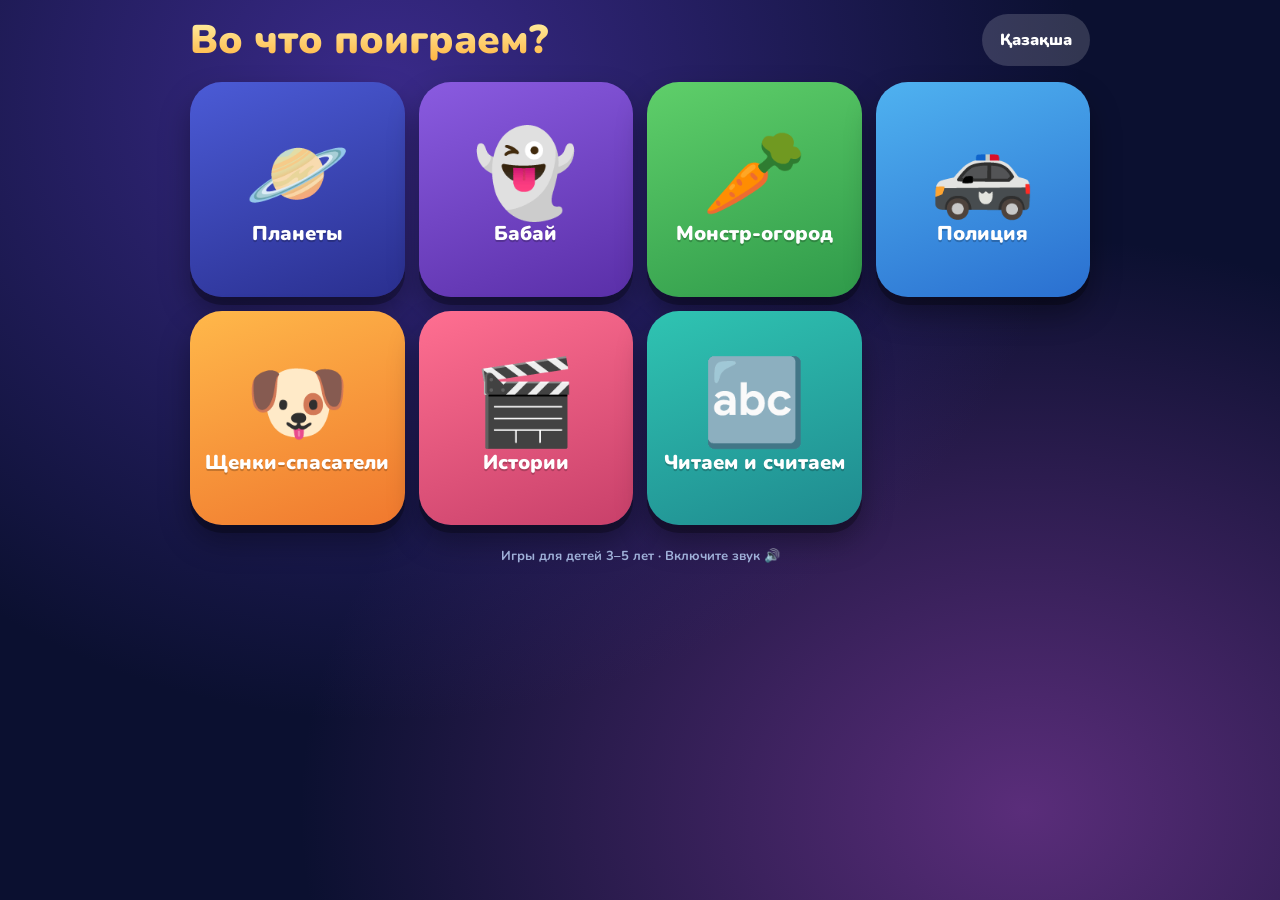
==== commit 6b8c9988: "Add files via upload" ====
--- a/index.html
+++ b/index.html
@@ -31,16 +31,19 @@
   .tile b{font-size:clamp(17px,4.6vw,24px);font-weight:900;line-height:1.1;text-shadow:0 2px 0 rgba(0,0,0,.2)}
   .tile:nth-child(2) .ico{animation-delay:.4s}.tile:nth-child(3) .ico{animation-delay:.8s}
   .tile:nth-child(4) .ico{animation-delay:1.2s}.tile:nth-child(5) .ico{animation-delay:1.6s}
+  .tile:nth-child(6) .ico{animation-delay:2s}.tile:nth-child(7) .ico{animation-delay:2.4s}
   .t1{background:linear-gradient(160deg,#4b5bd6,#2a2f8f)}
   .t2{background:linear-gradient(160deg,#8a5be0,#5a2fa8)}
   .t3{background:linear-gradient(160deg,#5fcf6a,#2f9a4a)}
   .t4{background:linear-gradient(160deg,#4fb2f0,#2a6fd0)}
   .t5{background:linear-gradient(160deg,#ffb84a,#f0782e)}
-  .t5{grid-column:1 / -1;aspect-ratio:auto;flex-direction:row;gap:16px;padding:18px}
+  .t6{background:linear-gradient(160deg,#ff6f91,#c8406a)}
+  .t7{background:linear-gradient(160deg,#2fc4b2,#1f8a8f)}
+  .t7{grid-column:1 / -1;aspect-ratio:auto;flex-direction:row;gap:16px;padding:18px}
   footer{max-width:900px;margin:22px auto 0;text-align:center;font-size:13px;font-weight:700;color:#9fb0d8;line-height:1.5}
   @media (min-width:700px){
-    main{grid-template-columns:repeat(5,1fr)}
-    .t5{grid-column:auto;aspect-ratio:1/1;flex-direction:column;gap:6px;padding:12px}
+    main{grid-template-columns:repeat(4,1fr)}
+    .t7{grid-column:auto;aspect-ratio:1/1;flex-direction:column;gap:6px;padding:12px}
     .tile .ico{font-size:clamp(48px,8vw,84px)}
     .tile b{font-size:clamp(14px,2vw,20px)}
   }
@@ -58,6 +61,8 @@
   <a class="tile t3" href="veggies.html"><span class="ico">🥕</span><b data-ru="Монстр-огород" data-kk="Құбыжық бақша"></b></a>
   <a class="tile t4" href="police.html"><span class="ico">🚓</span><b data-ru="Полиция" data-kk="Полиция"></b></a>
   <a class="tile t5" href="puppies.html"><span class="ico">🐶</span><b data-ru="Щенки-спасатели" data-kk="Құтқарушы күшіктер"></b></a>
+  <a class="tile t6" href="stories.html"><span class="ico">🎬</span><b data-ru="Истории" data-kk="Ертегілер"></b></a>
+  <a class="tile t7" href="abc.html"><span class="ico">🔤</span><b data-ru="Читаем и считаем" data-kk="Оқимыз да санаймыз"></b></a>
 </main>
 <footer id="note"></footer>
 <script>
